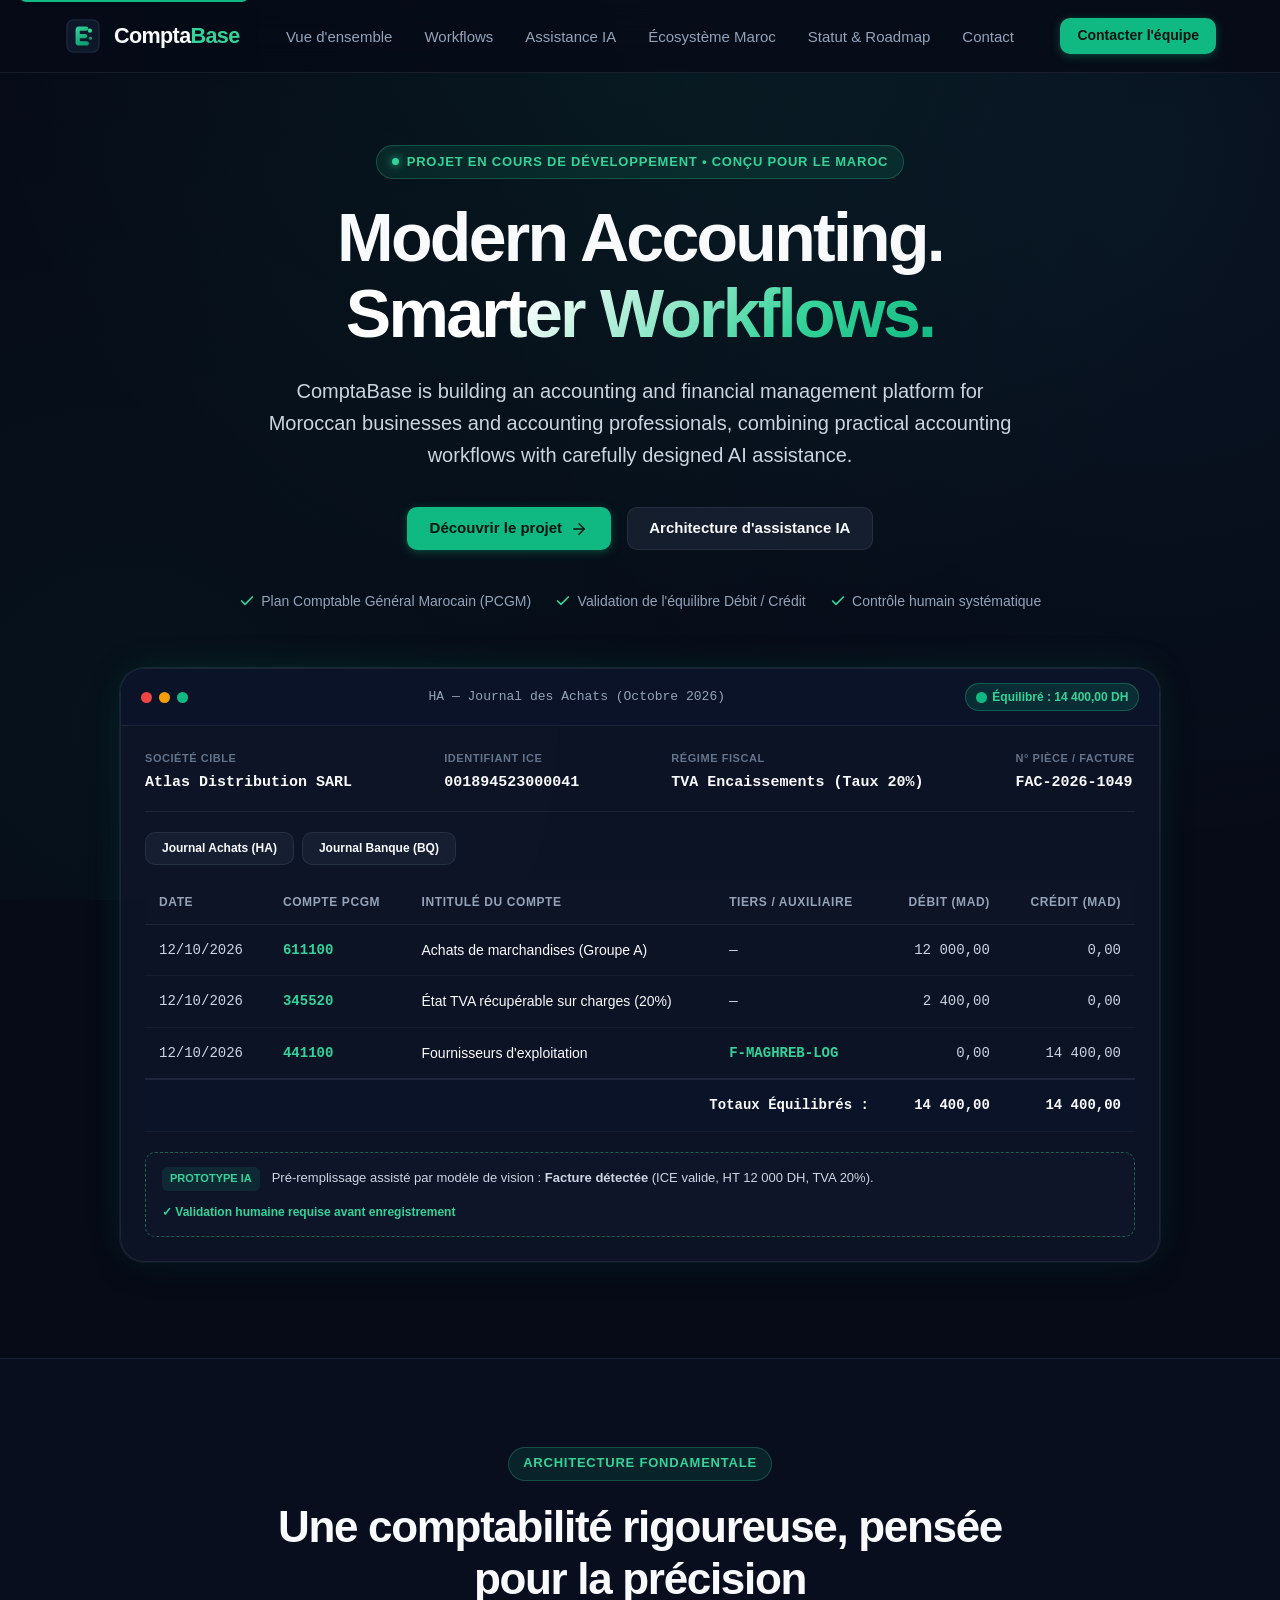
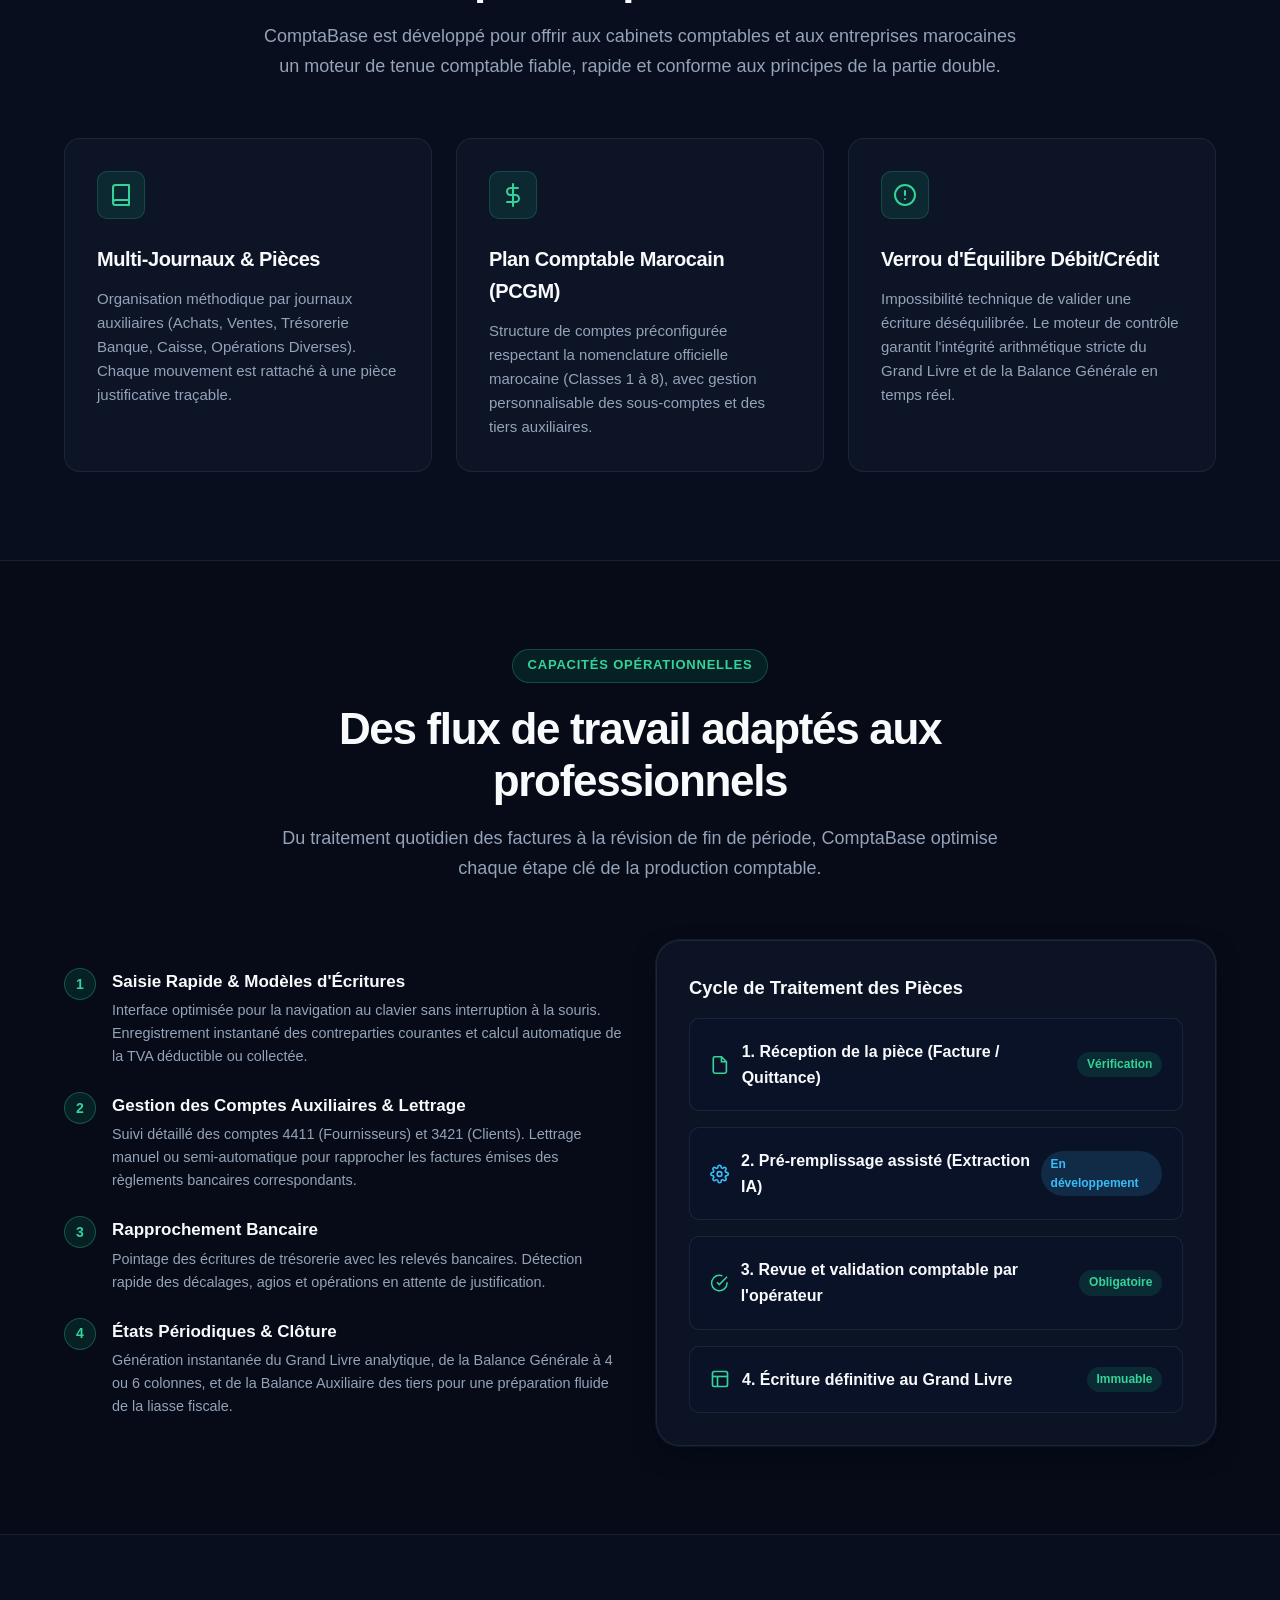
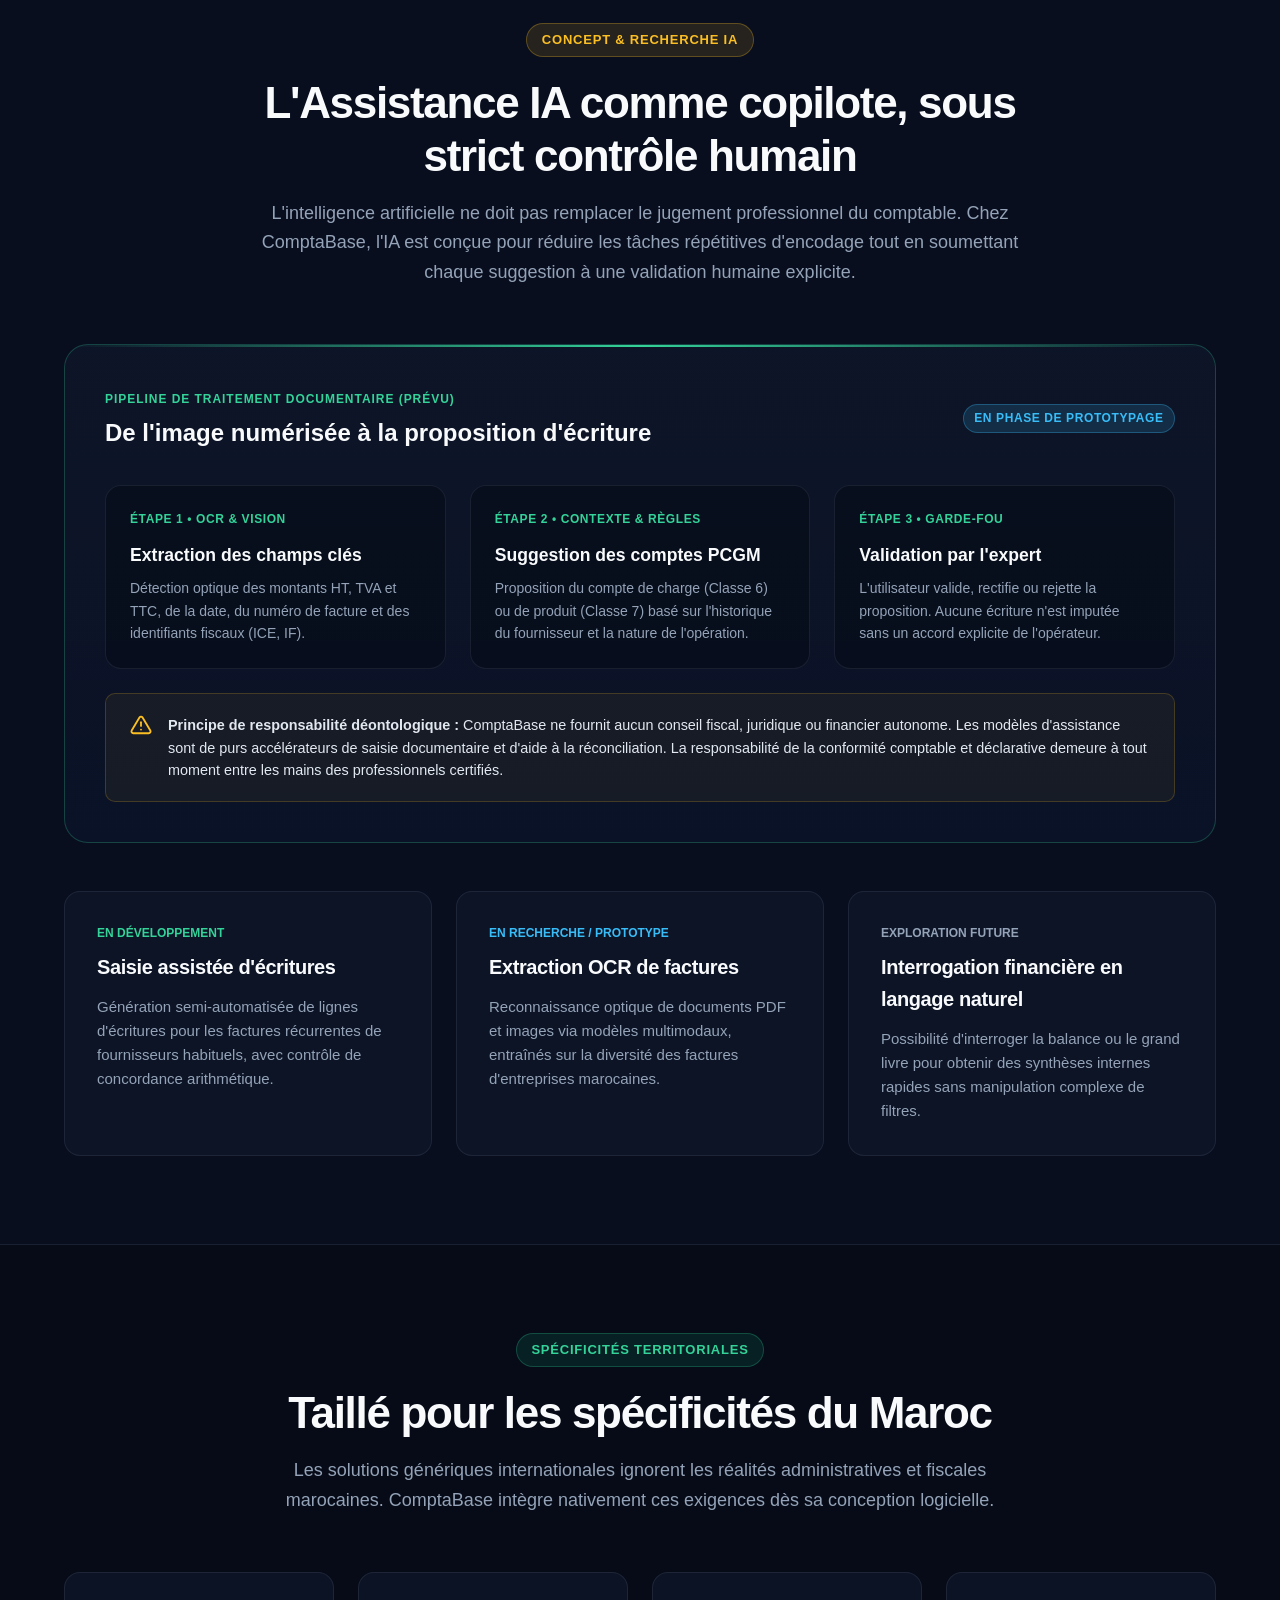
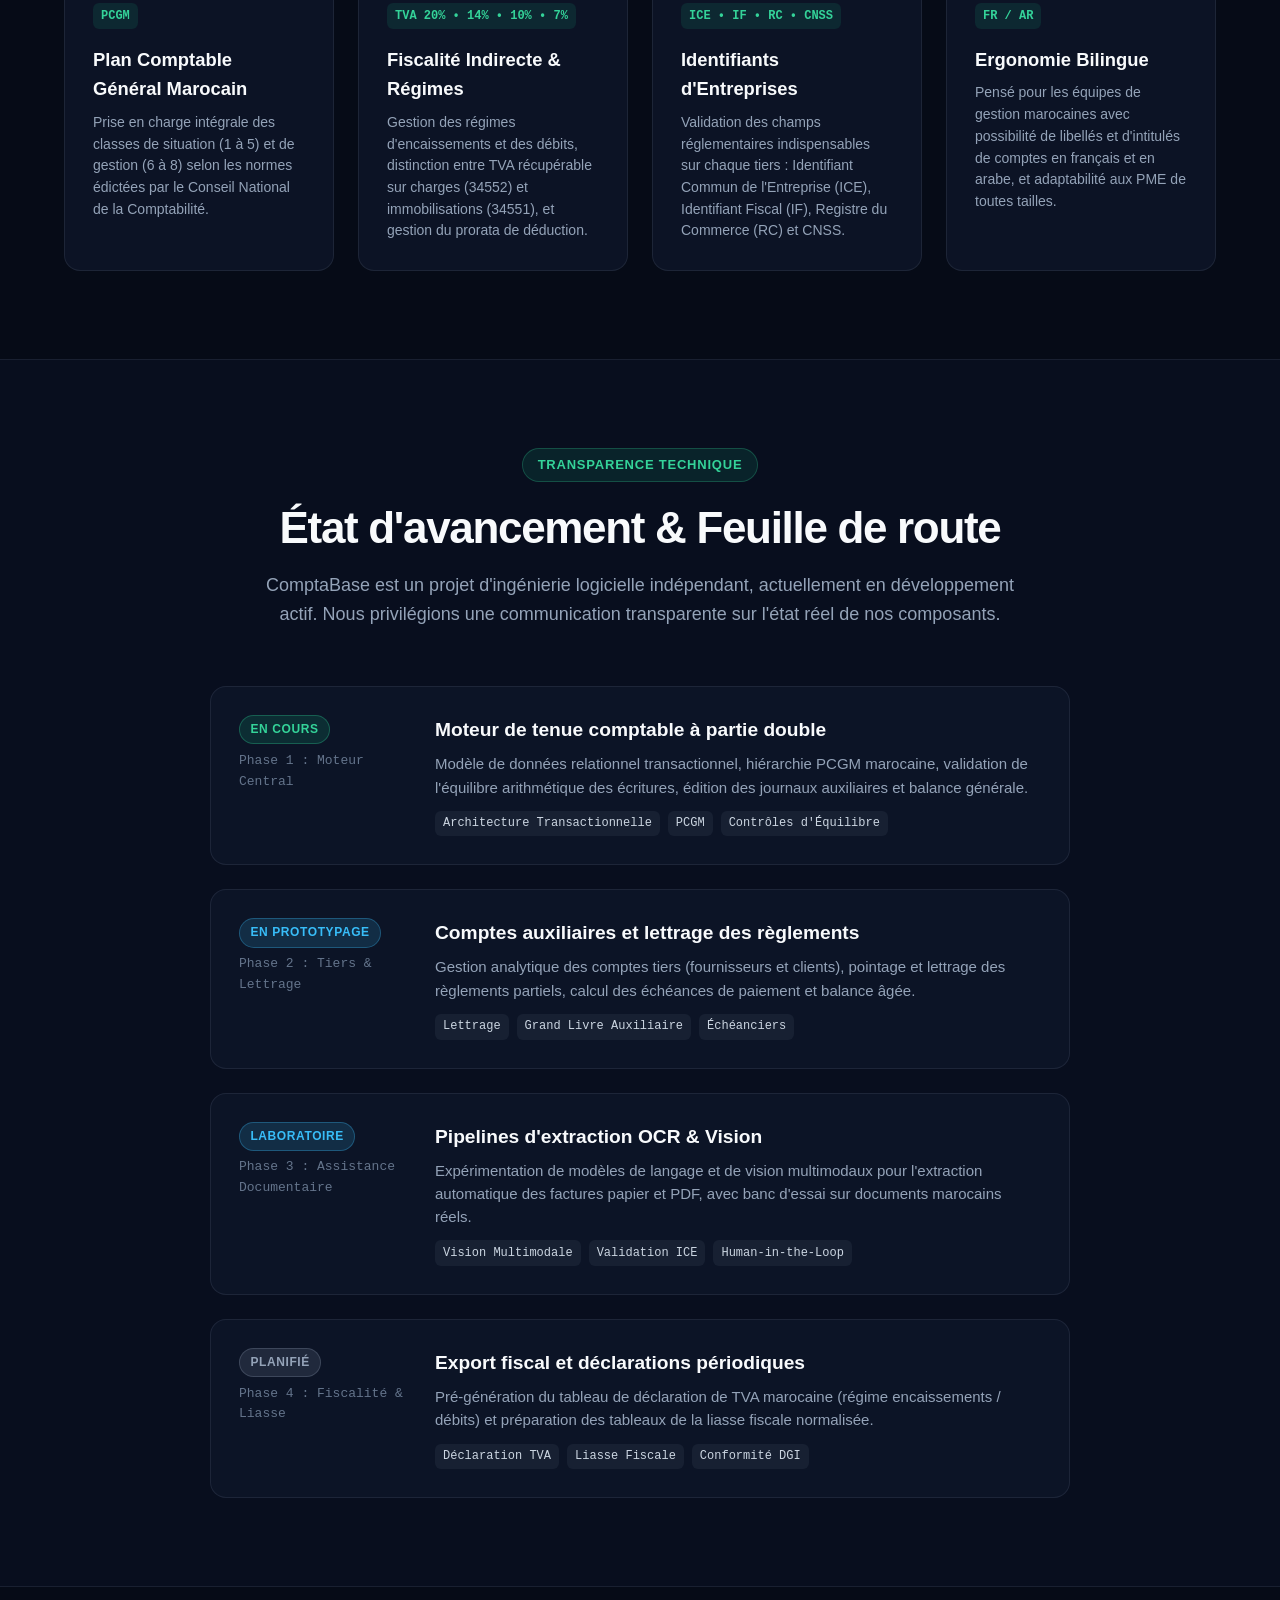
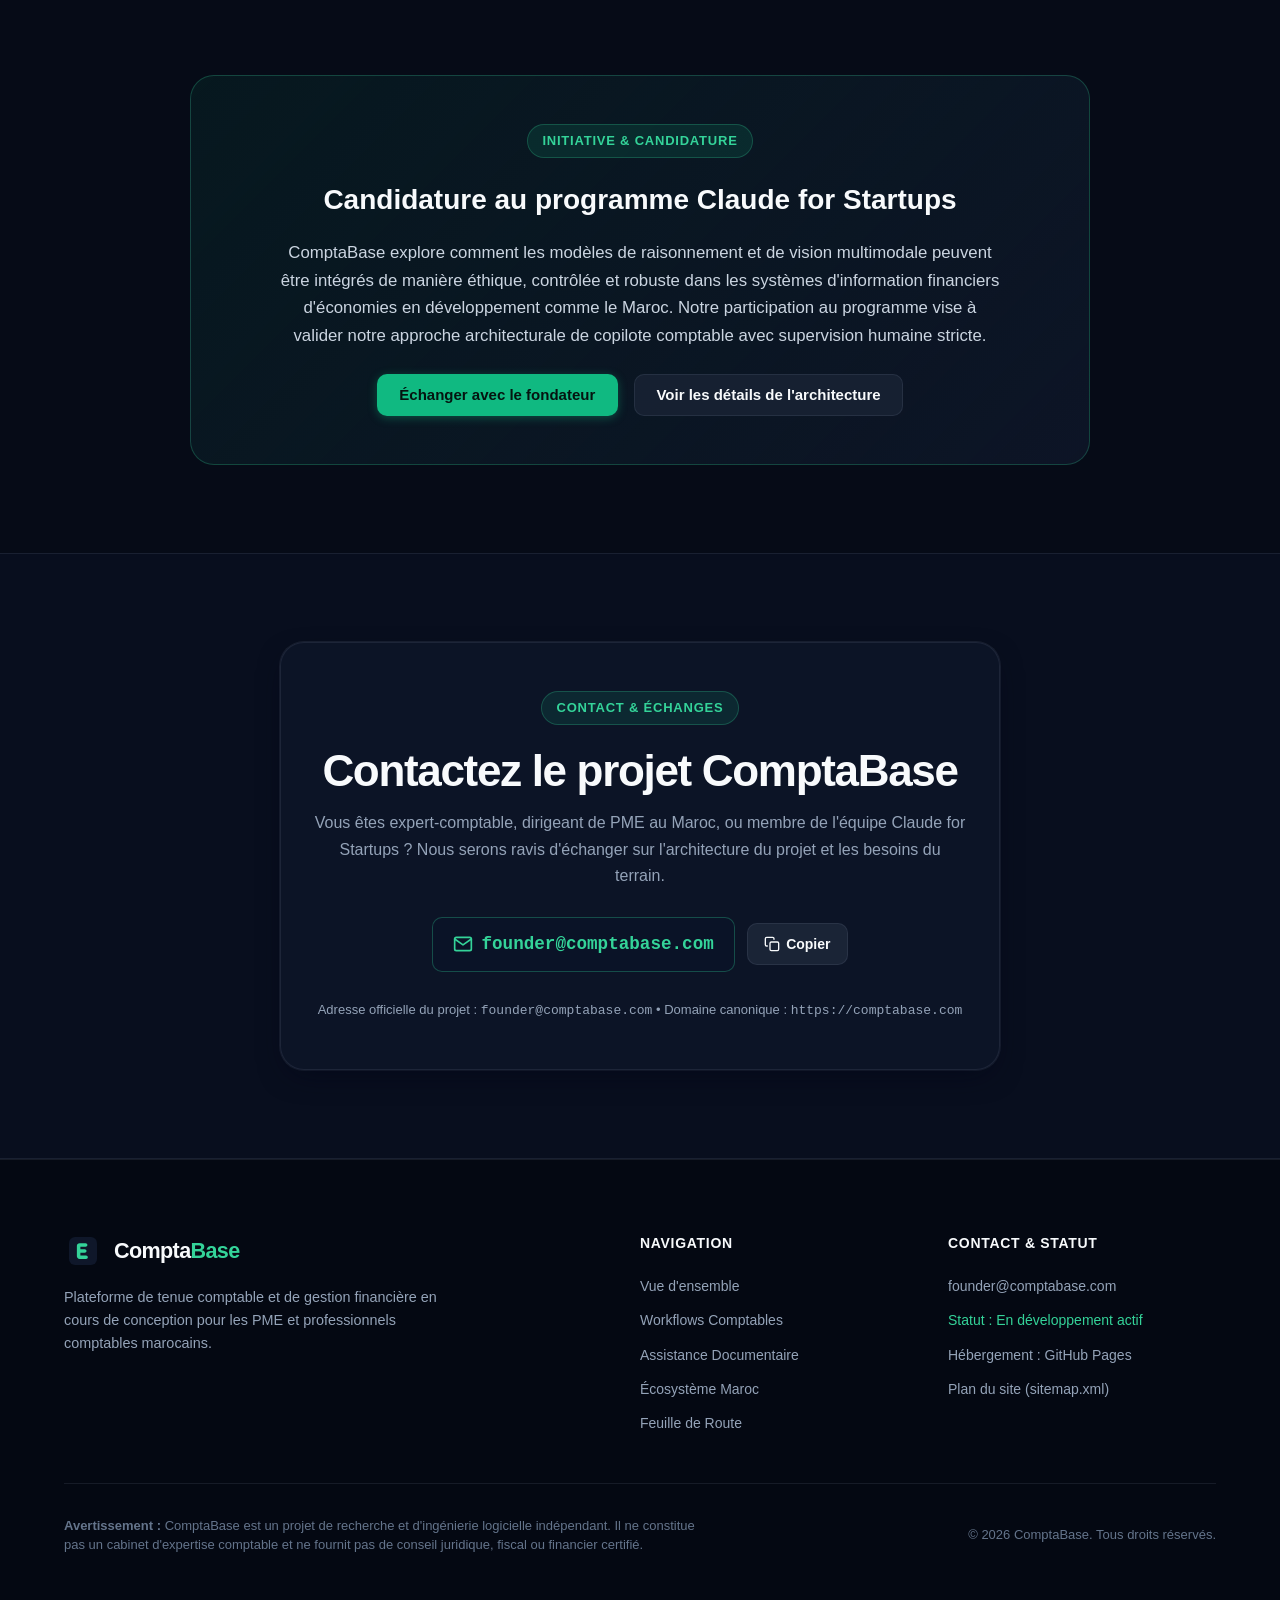
==== index.html @ 8c54d291 "Initial release of official ComptaBase landing page and custom domain configuration" ====
<!DOCTYPE html>
<html lang="fr" dir="ltr">
<head>
  <meta charset="UTF-8">
  <meta name="viewport" content="width=device-width, initial-scale=1.0">
  <meta http-equiv="X-UA-Compatible" content="IE=edge">

  <title>ComptaBase — Modern Accounting &amp; Financial Management for Morocco</title>
  <meta name="description" content="ComptaBase is building an accounting and financial management platform for Moroccan businesses and accounting professionals, combining practical accounting workflows with carefully designed AI assistance.">
  <meta name="author" content="ComptaBase Project">
  <meta name="theme-color" content="#060B17">
  <link rel="canonical" href="https://comptabase.com/">

  <!-- Open Graph / Social Sharing -->
  <meta property="og:type" content="website">
  <meta property="og:url" content="https://comptabase.com/">
  <meta property="og:title" content="ComptaBase — Modern Accounting. Smarter Workflows.">
  <meta property="og:description" content="An accounting and financial management platform in active development for Moroccan SMEs and accounting professionals, combining practical workflows with assisted AI document processing.">
  <meta property="og:site_name" content="ComptaBase">
  <meta property="og:image" content="https://comptabase.com/assets/og-image.svg">

  <!-- Twitter Meta -->
  <meta name="twitter:card" content="summary_large_image">
  <meta name="twitter:title" content="ComptaBase — Modern Accounting. Smarter Workflows.">
  <meta name="twitter:description" content="Accounting and financial management platform in active development for Moroccan businesses.">
  <meta name="twitter:image" content="https://comptabase.com/assets/og-image.svg">

  <!-- Favicon -->
  <link rel="icon" type="image/svg+xml" href="/assets/favicon.svg">

  <!-- Stylesheet -->
  <link rel="stylesheet" href="/assets/css/style.css">
</head>
<body>
  <!-- Accessibility Skip Link -->
  <a href="#main-content" class="skip-link">Aller au contenu principal</a>

  <!-- Header -->
  <header class="site-header">
    <div class="container header-container">
      <a href="/" class="brand" aria-label="ComptaBase Accueil">
        <div class="brand-icon">
          <svg width="34" height="34" viewBox="0 0 64 64" fill="none" aria-hidden="true">
            <rect width="64" height="64" rx="14" fill="#0F172A"/>
            <rect x="2" y="2" width="60" height="60" rx="12" stroke="#1E293B" stroke-width="2"/>
            <path d="M18 20C18 16.6863 20.6863 14 24 14H38C40.2091 14 42 15.7909 42 18C42 20.2091 40.2091 22 38 22H26V28H36C38.2091 28 40 29.7909 40 32C40 34.2091 38.2091 36 36 36H26V42H39C41.2091 42 43 43.7909 43 46C43 48.2091 41.2091 50 39 50H24C20.6863 50 18 47.3137 18 44V20Z" fill="url(#hdr-logo-grad)"/>
            <circle cx="45" cy="22" r="4" fill="#34D399"/>
            <circle cx="46" cy="36" r="3" fill="#10B981" fill-opacity="0.8"/>
            <defs>
              <linearGradient id="hdr-logo-grad" x1="18" y1="14" x2="44" y2="50" gradientUnits="userSpaceOnUse">
                <stop offset="0%" stop-color="#34D399"/>
                <stop offset="100%" stop-color="#059669"/>
              </linearGradient>
            </defs>
          </svg>
        </div>
        <span class="brand-text">Compta<span class="brand-text-accent">Base</span></span>
      </a>

      <nav aria-label="Navigation principale">
        <ul class="nav-menu">
          <li><a href="#overview" class="nav-link">Vue d'ensemble</a></li>
          <li><a href="#workflows" class="nav-link">Workflows</a></li>
          <li><a href="#ai-concept" class="nav-link">Assistance IA</a></li>
          <li><a href="#morocco" class="nav-link">Écosystème Maroc</a></li>
          <li><a href="#roadmap" class="nav-link">Statut &amp; Roadmap</a></li>
          <li><a href="#contact" class="nav-link">Contact</a></li>
        </ul>
      </nav>

      <div class="header-actions">
        <a href="#contact" class="btn btn-primary btn-sm">Contacter l'équipe</a>
        <button id="mobile-toggle" class="mobile-toggle" aria-label="Ouvrir le menu de navigation" aria-expanded="false">
          <span></span>
          <span></span>
          <span></span>
        </button>
      </div>
    </div>
  </header>

  <!-- Mobile Drawer Menu -->
  <div id="mobile-nav-panel" class="mobile-nav-panel">
    <a href="#overview" class="nav-link">Vue d'ensemble</a>
    <a href="#workflows" class="nav-link">Workflows</a>
    <a href="#ai-concept" class="nav-link">Assistance IA</a>
    <a href="#morocco" class="nav-link">Écosystème Maroc</a>
    <a href="#roadmap" class="nav-link">Statut &amp; Roadmap</a>
    <a href="#contact" class="nav-link">Contact</a>
    <a href="#contact" class="btn btn-primary" style="margin-top: 1rem;">Nous contacter</a>
  </div>

  <main id="main-content">
    <!-- ==========================================================================
         Hero Section
         ========================================================================== -->
    <section class="hero" id="hero">
      <div class="container">
        <div class="hero-content">
          <div class="badge">
            <span class="badge-dot"></span>
            Projet en cours de développement • Conçu pour le Maroc
          </div>

          <h1 class="hero-headline">
            Modern Accounting.<br>
            <span class="hero-headline-gradient">Smarter Workflows.</span>
          </h1>

          <p class="hero-description">
            ComptaBase is building an accounting and financial management platform for Moroccan businesses and accounting professionals, combining practical accounting workflows with carefully designed AI assistance.
          </p>

          <div class="hero-actions">
            <a href="#overview" class="btn btn-primary">
              Découvrir le projet
              <svg width="18" height="18" viewBox="0 0 24 24" fill="none" stroke="currentColor" stroke-width="2" stroke-linecap="round" stroke-linejoin="round" aria-hidden="true">
                <line x1="5" y1="12" x2="19" y2="12"></line>
                <polyline points="12 5 19 12 12 19"></polyline>
              </svg>
            </a>
            <a href="#ai-concept" class="btn btn-secondary">Architecture d'assistance IA</a>
          </div>

          <div class="hero-meta">
            <div class="hero-meta-item">
              <svg width="16" height="16" viewBox="0 0 24 24" fill="none" stroke="currentColor" stroke-width="2.5" stroke-linecap="round" stroke-linejoin="round" aria-hidden="true">
                <polyline points="20 6 9 17 4 12"></polyline>
              </svg>
              <span>Plan Comptable Général Marocain (PCGM)</span>
            </div>
            <div class="hero-meta-item">
              <svg width="16" height="16" viewBox="0 0 24 24" fill="none" stroke="currentColor" stroke-width="2.5" stroke-linecap="round" stroke-linejoin="round" aria-hidden="true">
                <polyline points="20 6 9 17 4 12"></polyline>
              </svg>
              <span>Validation de l'équilibre Débit / Crédit</span>
            </div>
            <div class="hero-meta-item">
              <svg width="16" height="16" viewBox="0 0 24 24" fill="none" stroke="currentColor" stroke-width="2.5" stroke-linecap="round" stroke-linejoin="round" aria-hidden="true">
                <polyline points="20 6 9 17 4 12"></polyline>
              </svg>
              <span>Contrôle humain systématique</span>
            </div>
          </div>
        </div>

        <!-- Interactive Hero Mockup Visual -->
        <div class="mockup-container" aria-label="Démonstration visuelle de l'interface ComptaBase">
          <div class="mockup-header">
            <div class="mockup-controls">
              <span class="mockup-dot red"></span>
              <span class="mockup-dot yellow"></span>
              <span class="mockup-dot green"></span>
            </div>
            <div class="mockup-title">
              <span id="journal-view-title">HA — Journal des Achats (Octobre 2026)</span>
            </div>
            <div class="mockup-status-badge" id="journal-view-status">
              <span class="mockup-dot green"></span>
              Équilibré : 14 400,00 DH
            </div>
          </div>

          <div class="mockup-body">
            <!-- Metadata Strip -->
            <div class="journal-header-info">
              <div class="journal-meta-item">
                <span class="journal-meta-label">Société cible</span>
                <span class="journal-meta-val">Atlas Distribution SARL</span>
              </div>
              <div class="journal-meta-item">
                <span class="journal-meta-label">Identifiant ICE</span>
                <span class="journal-meta-val">001894523000041</span>
              </div>
              <div class="journal-meta-item">
                <span class="journal-meta-label">Régime Fiscal</span>
                <span class="journal-meta-val">TVA Encaissements (Taux 20%)</span>
              </div>
              <div class="journal-meta-item">
                <span class="journal-meta-label">N° Pièce / Facture</span>
                <span class="journal-meta-val">FAC-2026-1049</span>
              </div>
            </div>

            <!-- Tab Switcher for Mockup -->
            <div style="display: flex; gap: 0.5rem; margin-bottom: 1rem;">
              <button id="tab-journal-ha" class="btn btn-secondary btn-sm" style="font-size: 0.75rem;">Journal Achats (HA)</button>
              <button id="tab-journal-bq" class="btn btn-secondary btn-sm" style="font-size: 0.75rem;">Journal Banque (BQ)</button>
            </div>

            <!-- Journal Table (Achats) -->
            <table class="journal-table" id="journal-rows-ha">
              <thead>
                <tr>
                  <th>Date</th>
                  <th>Compte PCGM</th>
                  <th>Intitulé du compte</th>
                  <th>Tiers / Auxiliaire</th>
                  <th class="col-right">Débit (MAD)</th>
                  <th class="col-right">Crédit (MAD)</th>
                </tr>
              </thead>
              <tbody>
                <tr>
                  <td>12/10/2026</td>
                  <td class="acc-code">611100</td>
                  <td class="acc-label">Achats de marchandises (Groupe A)</td>
                  <td>—</td>
                  <td class="col-right">12 000,00</td>
                  <td class="col-right">0,00</td>
                </tr>
                <tr>
                  <td>12/10/2026</td>
                  <td class="acc-code">345520</td>
                  <td class="acc-label">État TVA récupérable sur charges (20%)</td>
                  <td>—</td>
                  <td class="col-right">2 400,00</td>
                  <td class="col-right">0,00</td>
                </tr>
                <tr>
                  <td>12/10/2026</td>
                  <td class="acc-code">441100</td>
                  <td class="acc-label">Fournisseurs d'exploitation</td>
                  <td class="acc-code">F-MAGHREB-LOG</td>
                  <td class="col-right">0,00</td>
                  <td class="col-right">14 400,00</td>
                </tr>
                <tr class="total-row">
                  <td colspan="4" style="text-align: right; font-weight: 700;">Totaux Équilibrés :</td>
                  <td class="col-right">14 400,00</td>
                  <td class="col-right">14 400,00</td>
                </tr>
              </tbody>
            </table>

            <!-- Journal Table (Banque - hidden by default) -->
            <table class="journal-table" id="journal-rows-bq" style="display: none;">
              <thead>
                <tr>
                  <th>Date</th>
                  <th>Compte PCGM</th>
                  <th>Intitulé du compte</th>
                  <th>Rapprochement</th>
                  <th class="col-right">Débit (MAD)</th>
                  <th class="col-right">Crédit (MAD)</th>
                </tr>
              </thead>
              <tbody>
                <tr>
                  <td>12/10/2026</td>
                  <td class="acc-code">441100</td>
                  <td class="acc-label">Fournisseurs (Règlement F-MAGHREB-LOG)</td>
                  <td>Lettrage : [L042]</td>
                  <td class="col-right">14 400,00</td>
                  <td class="col-right">0,00</td>
                </tr>
                <tr>
                  <td>12/10/2026</td>
                  <td class="acc-code">514100</td>
                  <td class="acc-label">Banques (Attijariwafa Bank - Chèque 98124)</td>
                  <td>Relevé : Pointé</td>
                  <td class="col-right">0,00</td>
                  <td class="col-right">14 400,00</td>
                </tr>
                <tr class="total-row">
                  <td colspan="4" style="text-align: right; font-weight: 700;">Totaux Équilibrés :</td>
                  <td class="col-right">14 400,00</td>
                  <td class="col-right">14 400,00</td>
                </tr>
              </tbody>
            </table>

            <!-- AI Guardrail Concept Banner -->
            <div class="assist-banner">
              <div class="assist-banner-info">
                <span class="assist-chip">Prototype IA</span>
                <span style="color: var(--color-text-secondary);">
                  Pré-remplissage assisté par modèle de vision : <strong>Facture détectée</strong> (ICE valide, HT 12 000 DH, TVA 20%).
                </span>
              </div>
              <span style="font-size: 0.75rem; color: var(--color-brand-light); font-weight: 600;">
                ✓ Validation humaine requise avant enregistrement
              </span>
            </div>
          </div>
        </div>
      </div>
    </section>

    <!-- ==========================================================================
         Section 2: Product Overview
         ========================================================================== -->
    <section class="section section-alt" id="overview">
      <div class="container">
        <div class="section-header">
          <div class="badge">Architecture Fondamentale</div>
          <h2 class="section-title">Une comptabilité rigoureuse, pensée pour la précision</h2>
          <p class="section-subtitle">
            ComptaBase est développé pour offrir aux cabinets comptables et aux entreprises marocaines un moteur de tenue comptable fiable, rapide et conforme aux principes de la partie double.
          </p>
        </div>

        <div class="grid-3">
          <div class="card">
            <div class="card-icon">
              <svg width="24" height="24" viewBox="0 0 24 24" fill="none" stroke="currentColor" stroke-width="2" stroke-linecap="round" stroke-linejoin="round" aria-hidden="true">
                <path d="M4 19.5A2.5 2.5 0 0 1 6.5 17H20"></path>
                <path d="M6.5 2H20v20H6.5A2.5 2.5 0 0 1 4 19.5v-15A2.5 2.5 0 0 1 6.5 2z"></path>
              </svg>
            </div>
            <h3 class="card-title">Multi-Journaux &amp; Pièces</h3>
            <p class="card-text">
              Organisation méthodique par journaux auxiliaires (Achats, Ventes, Trésorerie Banque, Caisse, Opérations Diverses). Chaque mouvement est rattaché à une pièce justificative traçable.
            </p>
          </div>

          <div class="card">
            <div class="card-icon">
              <svg width="24" height="24" viewBox="0 0 24 24" fill="none" stroke="currentColor" stroke-width="2" stroke-linecap="round" stroke-linejoin="round" aria-hidden="true">
                <line x1="12" y1="1" x2="12" y2="23"></line>
                <path d="M17 5H9.5a3.5 3.5 0 0 0 0 7h5a3.5 3.5 0 0 1 0 7H6"></path>
              </svg>
            </div>
            <h3 class="card-title">Plan Comptable Marocain (PCGM)</h3>
            <p class="card-text">
              Structure de comptes préconfigurée respectant la nomenclature officielle marocaine (Classes 1 à 8), avec gestion personnalisable des sous-comptes et des tiers auxiliaires.
            </p>
          </div>

          <div class="card">
            <div class="card-icon">
              <svg width="24" height="24" viewBox="0 0 24 24" fill="none" stroke="currentColor" stroke-width="2" stroke-linecap="round" stroke-linejoin="round" aria-hidden="true">
                <circle cx="12" cy="12" r="10"></circle>
                <line x1="12" y1="8" x2="12" y2="12"></line>
                <line x1="12" y1="16" x2="12.01" y2="16"></line>
              </svg>
            </div>
            <h3 class="card-title">Verrou d'Équilibre Débit/Crédit</h3>
            <p class="card-text">
              Impossibilité technique de valider une écriture déséquilibrée. Le moteur de contrôle garantit l'intégrité arithmétique stricte du Grand Livre et de la Balance Générale en temps réel.
            </p>
          </div>
        </div>
      </div>
    </section>

    <!-- ==========================================================================
         Section 3: Accounting Workflows
         ========================================================================== -->
    <section class="section" id="workflows">
      <div class="container">
        <div class="section-header">
          <div class="badge">Capacités Opérationnelles</div>
          <h2 class="section-title">Des flux de travail adaptés aux professionnels</h2>
          <p class="section-subtitle">
            Du traitement quotidien des factures à la révision de fin de période, ComptaBase optimise chaque étape clé de la production comptable.
          </p>
        </div>

        <div class="workflow-grid">
          <ul class="feature-list">
            <li class="feature-item">
              <div class="feature-number">1</div>
              <div>
                <h3 class="feature-heading">Saisie Rapide &amp; Modèles d'Écritures</h3>
                <p class="feature-desc">
                  Interface optimisée pour la navigation au clavier sans interruption à la souris. Enregistrement instantané des contreparties courantes et calcul automatique de la TVA déductible ou collectée.
                </p>
              </div>
            </li>

            <li class="feature-item">
              <div class="feature-number">2</div>
              <div>
                <h3 class="feature-heading">Gestion des Comptes Auxiliaires &amp; Lettrage</h3>
                <p class="feature-desc">
                  Suivi détaillé des comptes 4411 (Fournisseurs) et 3421 (Clients). Lettrage manuel ou semi-automatique pour rapprocher les factures émises des règlements bancaires correspondants.
                </p>
              </div>
            </li>

            <li class="feature-item">
              <div class="feature-number">3</div>
              <div>
                <h3 class="feature-heading">Rapprochement Bancaire</h3>
                <p class="feature-desc">
                  Pointage des écritures de trésorerie avec les relevés bancaires. Détection rapide des décalages, agios et opérations en attente de justification.
                </p>
              </div>
            </li>

            <li class="feature-item">
              <div class="feature-number">4</div>
              <div>
                <h3 class="feature-heading">États Périodiques &amp; Clôture</h3>
                <p class="feature-desc">
                  Génération instantanée du Grand Livre analytique, de la Balance Générale à 4 ou 6 colonnes, et de la Balance Auxiliaire des tiers pour une préparation fluide de la liasse fiscale.
                </p>
              </div>
            </li>
          </ul>

          <div class="workflow-card-visual">
            <h3 style="font-size: 1.15rem; color: var(--color-text-primary); margin-bottom: 1rem; font-weight: 700;">
              Cycle de Traitement des Pièces
            </h3>
            
            <div class="workflow-step-box">
              <div class="step-box-left">
                <svg width="20" height="20" viewBox="0 0 24 24" fill="none" stroke="currentColor" stroke-width="2" color="#34D399" aria-hidden="true">
                  <path d="M14 2H6a2 2 0 0 0-2 2v16a2 2 0 0 0 2 2h12a2 2 0 0 0 2-2V8z"></path>
                  <polyline points="14 2 14 8 20 8"></polyline>
                </svg>
                <span style="font-weight: 600; color: var(--color-text-primary);">1. Réception de la pièce (Facture / Quittance)</span>
              </div>
              <span class="step-status-tag step-ready">Vérification</span>
            </div>

            <div class="workflow-step-box">
              <div class="step-box-left">
                <svg width="20" height="20" viewBox="0 0 24 24" fill="none" stroke="currentColor" stroke-width="2" color="#38BDF8" aria-hidden="true">
                  <circle cx="12" cy="12" r="3"></circle>
                  <path d="M19.4 15a1.65 1.65 0 0 0 .33 1.82l.06.06a2 2 0 0 1 0 2.83 2 2 0 0 1-2.83 0l-.06-.06a1.65 1.65 0 0 0-1.82-.33 1.65 1.65 0 0 0-1 1.51V21a2 2 0 0 1-2 2 2 2 0 0 1-2-2v-.09A1.65 1.65 0 0 0 9 19.4a1.65 1.65 0 0 0-1.82.33l-.06.06a2 2 0 0 1-2.83 0 2 2 0 0 1 0-2.83l.06-.06a1.65 1.65 0 0 0 .33-1.82 1.65 1.65 0 0 0-1.51-1H3a2 2 0 0 1-2-2 2 2 0 0 1 2-2h.09A1.65 1.65 0 0 0 4.6 9a1.65 1.65 0 0 0-.33-1.82l-.06-.06a2 2 0 0 1 0-2.83 2 2 0 0 1 2.83 0l.06.06a1.65 1.65 0 0 0 1.82.33H9a1.65 1.65 0 0 0 1-1.51V3a2 2 0 0 1 2-2 2 2 0 0 1 2 2v.09a1.65 1.65 0 0 0 1 1.51 1.65 1.65 0 0 0 1.82-.33l.06-.06a2 2 0 0 1 2.83 0 2 2 0 0 1 0 2.83l-.06.06a1.65 1.65 0 0 0-.33 1.82V9a1.65 1.65 0 0 0 1.51 1H21a2 2 0 0 1 2 2 2 2 0 0 1-2 2h-.09a1.65 1.65 0 0 0-1.51 1z"></path>
                </svg>
                <span style="font-weight: 600; color: var(--color-text-primary);">2. Pré-remplissage assisté (Extraction IA)</span>
              </div>
              <span class="step-status-tag step-planned">En développement</span>
            </div>

            <div class="workflow-step-box">
              <div class="step-box-left">
                <svg width="20" height="20" viewBox="0 0 24 24" fill="none" stroke="currentColor" stroke-width="2" color="#34D399" aria-hidden="true">
                  <path d="M22 11.08V12a10 10 0 1 1-5.93-9.14"></path>
                  <polyline points="22 4 12 14.01 9 11.01"></polyline>
                </svg>
                <span style="font-weight: 600; color: var(--color-text-primary);">3. Revue et validation comptable par l'opérateur</span>
              </div>
              <span class="step-status-tag step-ready">Obligatoire</span>
            </div>

            <div class="workflow-step-box" style="margin-bottom: 0;">
              <div class="step-box-left">
                <svg width="20" height="20" viewBox="0 0 24 24" fill="none" stroke="currentColor" stroke-width="2" color="#34D399" aria-hidden="true">
                  <rect x="3" y="3" width="18" height="18" rx="2" ry="2"></rect>
                  <line x1="3" y1="9" x2="21" y2="9"></line>
                  <line x1="9" y1="21" x2="9" y2="9"></line>
                </svg>
                <span style="font-weight: 600; color: var(--color-text-primary);">4. Écriture définitive au Grand Livre</span>
              </div>
              <span class="step-status-tag step-ready">Immuable</span>
            </div>
          </div>
        </div>
      </div>
    </section>

    <!-- ==========================================================================
         Section 4: AI Assistance Concept (Human-in-the-Loop)
         ========================================================================== -->
    <section class="section section-alt" id="ai-concept">
      <div class="container">
        <div class="section-header">
          <div class="badge badge-amber">Concept &amp; Recherche IA</div>
          <h2 class="section-title">L'Assistance IA comme copilote, sous strict contrôle humain</h2>
          <p class="section-subtitle">
            L'intelligence artificielle ne doit pas remplacer le jugement professionnel du comptable. Chez ComptaBase, l'IA est conçue pour réduire les tâches répétitives d'encodage tout en soumettant chaque suggestion à une validation humaine explicite.
          </p>
        </div>

        <div class="ai-architecture-box">
          <div style="display: flex; align-items: center; justify-content: space-between; flex-wrap: wrap; gap: 1rem;">
            <div>
              <span style="font-size: 0.75rem; text-transform: uppercase; letter-spacing: 0.08em; color: var(--color-brand-light); font-weight: 700;">
                Pipeline de Traitement Documentaire (Prévu)
              </span>
              <h3 style="font-size: 1.5rem; color: var(--color-text-primary); font-weight: 700; margin-top: 0.25rem;">
                De l'image numérisée à la proposition d'écriture
              </h3>
            </div>
            <span class="status-badge status-prototyping">En phase de prototypage</span>
          </div>

          <div class="ai-flow">
            <div class="ai-flow-step">
              <div class="ai-flow-badge">Étape 1 • OCR &amp; Vision</div>
              <h4 class="ai-flow-title">Extraction des champs clés</h4>
              <p class="ai-flow-desc">
                Détection optique des montants HT, TVA et TTC, de la date, du numéro de facture et des identifiants fiscaux (ICE, IF).
              </p>
            </div>

            <div class="ai-flow-step">
              <div class="ai-flow-badge">Étape 2 • Contexte &amp; Règles</div>
              <h4 class="ai-flow-title">Suggestion des comptes PCGM</h4>
              <p class="ai-flow-desc">
                Proposition du compte de charge (Classe 6) ou de produit (Classe 7) basé sur l'historique du fournisseur et la nature de l'opération.
              </p>
            </div>

            <div class="ai-flow-step">
              <div class="ai-flow-badge">Étape 3 • Garde-Fou</div>
              <h4 class="ai-flow-title">Validation par l'expert</h4>
              <p class="ai-flow-desc">
                L'utilisateur valide, rectifie ou rejette la proposition. Aucune écriture n'est imputée sans un accord explicite de l'opérateur.
              </p>
            </div>
          </div>

          <!-- Strict Guardrail Warning -->
          <div class="guardrail-card">
            <svg width="22" height="22" viewBox="0 0 24 24" fill="none" stroke="currentColor" stroke-width="2" stroke-linecap="round" stroke-linejoin="round" aria-hidden="true">
              <path d="M10.29 3.86L1.82 18a2 2 0 0 0 1.71 3h16.94a2 2 0 0 0 1.71-3L13.71 3.86a2 2 0 0 0-3.42 0z"></path>
              <line x1="12" y1="9" x2="12" y2="13"></line>
              <line x1="12" y1="17" x2="12.01" y2="17"></line>
            </svg>
            <div class="guardrail-text">
              <strong>Principe de responsabilité déontologique :</strong> ComptaBase ne fournit aucun conseil fiscal, juridique ou financier autonome. Les modèles d'assistance sont de purs accélérateurs de saisie documentaire et d'aide à la réconciliation. La responsabilité de la conformité comptable et déclarative demeure à tout moment entre les mains des professionnels certifiés.
            </div>
          </div>
        </div>

        <!-- Clarification Grid: Planned vs Existing -->
        <div class="grid-3">
          <div class="card">
            <div style="font-size: 0.75rem; font-weight: 700; color: var(--color-brand-light); text-transform: uppercase; margin-bottom: 0.5rem;">
              En développement
            </div>
            <h3 class="card-title">Saisie assistée d'écritures</h3>
            <p class="card-text">
              Génération semi-automatisée de lignes d'écritures pour les factures récurrentes de fournisseurs habituels, avec contrôle de concordance arithmétique.
            </p>
          </div>

          <div class="card">
            <div style="font-size: 0.75rem; font-weight: 700; color: var(--color-accent-blue); text-transform: uppercase; margin-bottom: 0.5rem;">
              En recherche / Prototype
            </div>
            <h3 class="card-title">Extraction OCR de factures</h3>
            <p class="card-text">
              Reconnaissance optique de documents PDF et images via modèles multimodaux, entraînés sur la diversité des factures d'entreprises marocaines.
            </p>
          </div>

          <div class="card">
            <div style="font-size: 0.75rem; font-weight: 700; color: var(--color-text-muted); text-transform: uppercase; margin-bottom: 0.5rem;">
              Exploration future
            </div>
            <h3 class="card-title">Interrogation financière en langage naturel</h3>
            <p class="card-text">
              Possibilité d'interroger la balance ou le grand livre pour obtenir des synthèses internes rapides sans manipulation complexe de filtres.
            </p>
          </div>
        </div>
      </div>
    </section>

    <!-- ==========================================================================
         Section 5: Moroccan Ecosystem
         ========================================================================== -->
    <section class="section" id="morocco">
      <div class="container">
        <div class="section-header">
          <div class="badge">Spécificités Territoriales</div>
          <h2 class="section-title">Taillé pour les spécificités du Maroc</h2>
          <p class="section-subtitle">
            Les solutions génériques internationales ignorent les réalités administratives et fiscales marocaines. ComptaBase intègre nativement ces exigences dès sa conception logicielle.
          </p>
        </div>

        <div class="morocco-grid">
          <div class="morocco-card">
            <span class="morocco-tag">PCGM</span>
            <h3>Plan Comptable Général Marocain</h3>
            <p>
              Prise en charge intégrale des classes de situation (1 à 5) et de gestion (6 à 8) selon les normes édictées par le Conseil National de la Comptabilité.
            </p>
          </div>

          <div class="morocco-card">
            <span class="morocco-tag">TVA 20% • 14% • 10% • 7%</span>
            <h3>Fiscalité Indirecte &amp; Régimes</h3>
            <p>
              Gestion des régimes d'encaissements et des débits, distinction entre TVA récupérable sur charges (34552) et immobilisations (34551), et gestion du prorata de déduction.
            </p>
          </div>

          <div class="morocco-card">
            <span class="morocco-tag">ICE • IF • RC • CNSS</span>
            <h3>Identifiants d'Entreprises</h3>
            <p>
              Validation des champs réglementaires indispensables sur chaque tiers : Identifiant Commun de l'Entreprise (ICE), Identifiant Fiscal (IF), Registre du Commerce (RC) et CNSS.
            </p>
          </div>

          <div class="morocco-card">
            <span class="morocco-tag">FR / AR</span>
            <h3>Ergonomie Bilingue</h3>
            <p>
              Pensé pour les équipes de gestion marocaines avec possibilité de libellés et d'intitulés de comptes en français et en arabe, et adaptabilité aux PME de toutes tailles.
            </p>
          </div>
        </div>
      </div>
    </section>

    <!-- ==========================================================================
         Section 6: Development Status & Roadmap
         ========================================================================== -->
    <section class="section section-alt" id="roadmap">
      <div class="container">
        <div class="section-header">
          <div class="badge">Transparence Technique</div>
          <h2 class="section-title">État d'avancement &amp; Feuille de route</h2>
          <p class="section-subtitle">
            ComptaBase est un projet d'ingénierie logicielle indépendant, actuellement en développement actif. Nous privilégions une communication transparente sur l'état réel de nos composants.
          </p>
        </div>

        <div class="roadmap-timeline">
          <div class="roadmap-item">
            <div class="roadmap-status-col">
              <span class="status-badge status-active">En cours</span>
              <span class="roadmap-milestone-title">Phase 1 : Moteur Central</span>
            </div>
            <div class="roadmap-content">
              <h3>Moteur de tenue comptable à partie double</h3>
              <p>
                Modèle de données relationnel transactionnel, hiérarchie PCGM marocaine, validation de l'équilibre arithmétique des écritures, édition des journaux auxiliaires et balance générale.
              </p>
              <div class="roadmap-tags">
                <span class="tech-tag">Architecture Transactionnelle</span>
                <span class="tech-tag">PCGM</span>
                <span class="tech-tag">Contrôles d'Équilibre</span>
              </div>
            </div>
          </div>

          <div class="roadmap-item">
            <div class="roadmap-status-col">
              <span class="status-badge status-prototyping">En prototypage</span>
              <span class="roadmap-milestone-title">Phase 2 : Tiers &amp; Lettrage</span>
            </div>
            <div class="roadmap-content">
              <h3>Comptes auxiliaires et lettrage des règlements</h3>
              <p>
                Gestion analytique des comptes tiers (fournisseurs et clients), pointage et lettrage des règlements partiels, calcul des échéances de paiement et balance âgée.
              </p>
              <div class="roadmap-tags">
                <span class="tech-tag">Lettrage</span>
                <span class="tech-tag">Grand Livre Auxiliaire</span>
                <span class="tech-tag">Échéanciers</span>
              </div>
            </div>
          </div>

          <div class="roadmap-item">
            <div class="roadmap-status-col">
              <span class="status-badge status-prototyping">Laboratoire</span>
              <span class="roadmap-milestone-title">Phase 3 : Assistance Documentaire</span>
            </div>
            <div class="roadmap-content">
              <h3>Pipelines d'extraction OCR &amp; Vision</h3>
              <p>
                Expérimentation de modèles de langage et de vision multimodaux pour l'extraction automatique des factures papier et PDF, avec banc d'essai sur documents marocains réels.
              </p>
              <div class="roadmap-tags">
                <span class="tech-tag">Vision Multimodale</span>
                <span class="tech-tag">Validation ICE</span>
                <span class="tech-tag">Human-in-the-Loop</span>
              </div>
            </div>
          </div>

          <div class="roadmap-item">
            <div class="roadmap-status-col">
              <span class="status-badge status-research">Planifié</span>
              <span class="roadmap-milestone-title">Phase 4 : Fiscalité &amp; Liasse</span>
            </div>
            <div class="roadmap-content">
              <h3>Export fiscal et déclarations périodiques</h3>
              <p>
                Pré-génération du tableau de déclaration de TVA marocaine (régime encaissements / débits) et préparation des tableaux de la liasse fiscale normalisée.
              </p>
              <div class="roadmap-tags">
                <span class="tech-tag">Déclaration TVA</span>
                <span class="tech-tag">Liasse Fiscale</span>
                <span class="tech-tag">Conformité DGI</span>
              </div>
            </div>
          </div>
        </div>
      </div>
    </section>

    <!-- ==========================================================================
         Section 7: Claude for Startups Context
         ========================================================================== -->
    <section class="section" id="claude-startups">
      <div class="container">
        <div class="startup-card">
          <div class="badge">Initiative &amp; Candidature</div>
          <h2 class="startup-card-title">Candidature au programme Claude for Startups</h2>
          <p class="startup-card-text">
            ComptaBase explore comment les modèles de raisonnement et de vision multimodale peuvent être intégrés de manière éthique, contrôlée et robuste dans les systèmes d'information financiers d'économies en développement comme le Maroc. Notre participation au programme vise à valider notre approche architecturale de copilote comptable avec supervision humaine stricte.
          </p>
          <div style="display: flex; justify-content: center; gap: 1rem; flex-wrap: wrap;">
            <a href="#contact" class="btn btn-primary">Échanger avec le fondateur</a>
            <a href="#ai-concept" class="btn btn-secondary">Voir les détails de l'architecture</a>
          </div>
        </div>
      </div>
    </section>

    <!-- ==========================================================================
         Section 8: Contact Section
         ========================================================================== -->
    <section class="section section-alt" id="contact">
      <div class="container">
        <div class="contact-box">
          <div class="badge">Contact &amp; Échanges</div>
          <h2 class="section-title" style="margin-bottom: 0.75rem;">Contactez le projet ComptaBase</h2>
          <p class="section-subtitle" style="font-size: 1rem; margin-bottom: 1.5rem;">
            Vous êtes expert-comptable, dirigeant de PME au Maroc, ou membre de l'équipe Claude for Startups ? Nous serons ravis d'échanger sur l'architecture du projet et les besoins du terrain.
          </p>

          <div class="contact-email-row">
            <a href="mailto:founder@comptabase.com" class="email-display" id="mailto-link">
              <svg width="20" height="20" viewBox="0 0 24 24" fill="none" stroke="currentColor" stroke-width="2" stroke-linecap="round" stroke-linejoin="round" aria-hidden="true">
                <path d="M4 4h16c1.1 0 2 .9 2 2v12c0 1.1-.9 2-2 2H4c-1.1 0-2-.9-2-2V6c0-1.1.9-2 2-2z"></path>
                <polyline points="22,6 12,13 2,6"></polyline>
              </svg>
              <span>founder@comptabase.com</span>
            </a>
            <button type="button" class="copy-btn" id="copy-email-btn" aria-label="Copier l'adresse email dans le presse-papier">
              <svg width="16" height="16" viewBox="0 0 24 24" fill="none" stroke="currentColor" stroke-width="2" stroke-linecap="round" stroke-linejoin="round" aria-hidden="true">
                <rect x="9" y="9" width="13" height="13" rx="2" ry="2"></rect>
                <path d="M5 15H4a2 2 0 0 1-2-2V4a2 2 0 0 1 2-2h9a2 2 0 0 1 2 2v1"></path>
              </svg>
              <span>Copier</span>
            </button>
          </div>

          <p class="contact-disclaimer">
            Adresse officielle du projet : <code>founder@comptabase.com</code> • Domaine canonique : <code>https://comptabase.com</code>
          </p>
        </div>
      </div>
    </section>
  </main>

  <!-- ==========================================================================
       Footer
       ========================================================================== -->
  <footer class="site-footer">
    <div class="container">
      <div class="footer-grid">
        <div>
          <a href="/" class="brand" aria-label="ComptaBase Accueil">
            <div class="brand-icon">
              <svg width="28" height="28" viewBox="0 0 64 64" fill="none" aria-hidden="true">
                <rect width="64" height="64" rx="14" fill="#0F172A"/>
                <path d="M18 20C18 16.6863 20.6863 14 24 14H38C40.2091 14 42 15.7909 42 18C42 20.2091 40.2091 22 38 22H26V28H36C38.2091 28 40 29.7909 40 32C40 34.2091 38.2091 36 36 36H26V42H39C41.2091 42 43 43.7909 43 46C43 48.2091 41.2091 50 39 50H24C20.6863 50 18 47.3137 18 44V20Z" fill="#34D399"/>
              </svg>
            </div>
            <span class="brand-text">Compta<span class="brand-text-accent">Base</span></span>
          </a>
          <p class="footer-col-desc">
            Plateforme de tenue comptable et de gestion financière en cours de conception pour les PME et professionnels comptables marocains.
          </p>
        </div>

        <div>
          <h4 class="footer-heading">Navigation</h4>
          <ul class="footer-links">
            <li><a href="#overview">Vue d'ensemble</a></li>
            <li><a href="#workflows">Workflows Comptables</a></li>
            <li><a href="#ai-concept">Assistance Documentaire</a></li>
            <li><a href="#morocco">Écosystème Maroc</a></li>
            <li><a href="#roadmap">Feuille de Route</a></li>
          </ul>
        </div>

        <div>
          <h4 class="footer-heading">Contact &amp; Statut</h4>
          <ul class="footer-links">
            <li><a href="mailto:founder@comptabase.com">founder@comptabase.com</a></li>
            <li><span style="color: var(--color-brand-light);">Statut : En développement actif</span></li>
            <li><span style="color: var(--color-text-muted);">Hébergement : GitHub Pages</span></li>
            <li><a href="https://comptabase.com/sitemap.xml">Plan du site (sitemap.xml)</a></li>
          </ul>
        </div>
      </div>

      <div class="footer-bottom">
        <div class="legal-notice">
          <strong>Avertissement :</strong> ComptaBase est un projet de recherche et d'ingénierie logicielle indépendant. Il ne constitue pas un cabinet d'expertise comptable et ne fournit pas de conseil juridique, fiscal ou financier certifié.
        </div>
        <div>
          &copy; 2026 ComptaBase. Tous droits réservés.
        </div>
      </div>
    </div>
  </footer>

  <!-- Scripts -->
  <script src="/assets/js/main.js"></script>
</body>
</html>
---- assets/css/style.css ----
/* ==========================================================================
   ComptaBase Design System — Modern Accounting & Financial Software
   Color Palette: Deep Navy (#060B17, #0B132B), Slate (#0F172A, #1E293B),
                  Emerald/Mint Accents (#10B981, #34D399, #059669)
   ========================================================================== */

:root {
  --color-bg-base: #060B17;
  --color-bg-surface: #0B1328;
  --color-bg-card: rgba(15, 23, 42, 0.78);
  --color-bg-card-hover: rgba(22, 33, 58, 0.88);
  --color-bg-elevated: #162038;
  --color-bg-subtle: #111B33;

  --color-border: rgba(148, 163, 184, 0.12);
  --color-border-glow: rgba(52, 211, 153, 0.3);
  --color-border-hover: rgba(52, 211, 153, 0.45);

  --color-text-primary: #F8FAFC;
  --color-text-secondary: #CBD5E1;
  --color-text-muted: #94A3B8;
  --color-text-faint: #64748B;

  --color-brand-primary: #10B981;
  --color-brand-hover: #059669;
  --color-brand-light: #34D399;
  --color-brand-mint: #6EE7B7;
  --color-brand-dim: rgba(16, 185, 129, 0.12);
  --color-brand-glow: rgba(16, 185, 129, 0.25);

  --color-accent-blue: #38BDF8;
  --color-accent-amber: #FBBF24;
  --color-accent-amber-dim: rgba(251, 191, 36, 0.12);

  --font-sans: -apple-system, BlinkMacSystemFont, "Segoe UI", Roboto, "Helvetica Neue", Arial, sans-serif;
  --font-mono: ui-monospace, SFMono-Regular, "SF Mono", Menlo, Consolas, "Liberation Mono", monospace;

  --radius-sm: 6px;
  --radius-md: 10px;
  --radius-lg: 16px;
  --radius-xl: 24px;
  --radius-full: 9999px;

  --shadow-sm: 0 2px 4px rgba(0, 0, 0, 0.3);
  --shadow-md: 0 8px 24px rgba(0, 0, 0, 0.4);
  --shadow-lg: 0 16px 36px rgba(0, 0, 0, 0.5);
  --shadow-card: 0 10px 30px -10px rgba(2, 6, 23, 0.7), 0 0 0 1px var(--color-border);
  --shadow-glow: 0 0 40px -10px var(--color-brand-glow);

  --container-max: 1200px;
  --transition-fast: 0.15s ease;
  --transition-base: 0.25s cubic-bezier(0.16, 1, 0.3, 1);
  --transition-smooth: 0.4s cubic-bezier(0.16, 1, 0.3, 1);
}

/* Base Reset & Typography */
*, *::before, *::after {
  box-sizing: border-box;
  margin: 0;
  padding: 0;
}

html {
  font-size: 16px;
  scroll-behavior: smooth;
  -webkit-text-size-adjust: 100%;
  color-scheme: dark;
}

body {
  font-family: var(--font-sans);
  background-color: var(--color-bg-base);
  color: var(--color-text-secondary);
  line-height: 1.6;
  text-rendering: optimizeLegibility;
  -webkit-font-smoothing: antialiased;
  -moz-osx-font-smoothing: grayscale;
  overflow-x: hidden;
  background-image: 
    radial-gradient(circle at 50% 0%, rgba(16, 185, 129, 0.08) 0%, transparent 60%),
    radial-gradient(circle at 90% 20%, rgba(56, 189, 248, 0.05) 0%, transparent 50%),
    radial-gradient(circle at 10% 80%, rgba(16, 185, 129, 0.04) 0%, transparent 50%);
  background-attachment: fixed;
}

/* Accessibility Skip Link */
.skip-link {
  position: absolute;
  top: -40px;
  left: 20px;
  background: var(--color-brand-primary);
  color: #060B17;
  padding: 8px 16px;
  font-weight: 700;
  border-radius: var(--radius-sm);
  z-index: 1000;
  transition: top var(--transition-fast);
  text-decoration: none;
}

.skip-link:focus {
  top: 16px;
}

:focus-visible {
  outline: 2px solid var(--color-brand-light);
  outline-offset: 3px;
}

/* Layout Utilities */
.container {
  width: 100%;
  max-width: var(--container-max);
  margin-left: auto;
  margin-right: auto;
  padding-left: 1.5rem;
  padding-right: 1.5rem;
}

.section {
  padding-top: 5.5rem;
  padding-bottom: 5.5rem;
  position: relative;
}

.section-alt {
  background: rgba(11, 19, 40, 0.4);
  border-top: 1px solid var(--color-border);
  border-bottom: 1px solid var(--color-border);
}

/* Section Headers */
.section-header {
  text-align: center;
  max-width: 760px;
  margin-left: auto;
  margin-right: auto;
  margin-bottom: 3.5rem;
}

.badge {
  display: inline-flex;
  align-items: center;
  gap: 0.5rem;
  padding: 0.35rem 0.9rem;
  font-size: 0.8125rem;
  font-weight: 600;
  text-transform: uppercase;
  letter-spacing: 0.06em;
  border-radius: var(--radius-full);
  background: var(--color-brand-dim);
  color: var(--color-brand-light);
  border: 1px solid rgba(52, 211, 153, 0.25);
  margin-bottom: 1.25rem;
}

.badge-amber {
  background: var(--color-accent-amber-dim);
  color: var(--color-accent-amber);
  border-color: rgba(251, 191, 36, 0.28);
}

.badge-dot {
  width: 7px;
  height: 7px;
  border-radius: 50%;
  background-color: var(--color-brand-light);
  box-shadow: 0 0 8px var(--color-brand-light);
  animation: pulse-dot 2.5s infinite;
}

@keyframes pulse-dot {
  0%, 100% { opacity: 1; transform: scale(1); }
  50% { opacity: 0.5; transform: scale(0.85); }
}

.section-title {
  font-size: 2.25rem;
  line-height: 1.2;
  font-weight: 700;
  color: var(--color-text-primary);
  letter-spacing: -0.03em;
  margin-bottom: 1rem;
}

@media (min-width: 768px) {
  .section-title {
    font-size: 2.75rem;
  }
}

.section-subtitle {
  font-size: 1.125rem;
  line-height: 1.65;
  color: var(--color-text-muted);
}

/* Header & Navigation */
.site-header {
  position: sticky;
  top: 0;
  z-index: 90;
  background: rgba(6, 11, 23, 0.85);
  backdrop-filter: blur(14px);
  -webkit-backdrop-filter: blur(14px);
  border-bottom: 1px solid var(--color-border);
  transition: all var(--transition-base);
}

.header-container {
  display: flex;
  align-items: center;
  justify-content: space-between;
  height: 4.5rem;
}

.brand {
  display: flex;
  align-items: center;
  gap: 0.75rem;
  text-decoration: none;
  color: var(--color-text-primary);
}

.brand-icon {
  width: 38px;
  height: 38px;
  border-radius: var(--radius-sm);
  display: flex;
  align-items: center;
  justify-content: center;
}

.brand-text {
  font-size: 1.35rem;
  font-weight: 700;
  letter-spacing: -0.03em;
  color: var(--color-text-primary);
}

.brand-text-accent {
  color: var(--color-brand-light);
}

.nav-menu {
  display: none;
  align-items: center;
  gap: 2rem;
  list-style: none;
}

@media (min-width: 900px) {
  .nav-menu {
    display: flex;
  }
}

.nav-link {
  color: var(--color-text-muted);
  text-decoration: none;
  font-size: 0.9375rem;
  font-weight: 500;
  transition: color var(--transition-fast);
  padding: 0.35rem 0;
  position: relative;
}

.nav-link:hover {
  color: var(--color-text-primary);
}

.nav-link::after {
  content: "";
  position: absolute;
  bottom: 0;
  left: 0;
  width: 0;
  height: 2px;
  background: var(--color-brand-light);
  transition: width var(--transition-base);
}

.nav-link:hover::after {
  width: 100%;
}

.header-actions {
  display: flex;
  align-items: center;
  gap: 1rem;
}

.mobile-toggle {
  display: flex;
  flex-direction: column;
  justify-content: center;
  gap: 5px;
  width: 40px;
  height: 40px;
  background: rgba(15, 23, 42, 0.6);
  border: 1px solid var(--color-border);
  border-radius: var(--radius-sm);
  cursor: pointer;
  padding: 9px;
  color: var(--color-text-primary);
}

@media (min-width: 900px) {
  .mobile-toggle {
    display: none;
  }
}

.mobile-toggle span {
  display: block;
  width: 100%;
  height: 2px;
  background-color: var(--color-text-primary);
  border-radius: 1px;
  transition: all var(--transition-base);
}

/* Mobile Nav Drawer */
.mobile-nav-panel {
  display: none;
  position: fixed;
  top: 4.5rem;
  left: 0;
  right: 0;
  background: rgba(6, 11, 23, 0.97);
  backdrop-filter: blur(16px);
  border-bottom: 1px solid var(--color-border);
  padding: 1.5rem;
  z-index: 89;
  flex-direction: column;
  gap: 1rem;
}

.mobile-nav-panel.is-open {
  display: flex;
}

.mobile-nav-panel .nav-link {
  font-size: 1.1rem;
  padding: 0.6rem 0;
}

/* Buttons */
.btn {
  display: inline-flex;
  align-items: center;
  justify-content: center;
  gap: 0.5rem;
  padding: 0.6875rem 1.35rem;
  font-size: 0.9375rem;
  font-weight: 600;
  border-radius: var(--radius-md);
  text-decoration: none;
  transition: all var(--transition-base);
  cursor: pointer;
  border: 1px solid transparent;
  line-height: 1.25;
}

.btn-primary {
  background: var(--color-brand-primary);
  color: #051410;
  box-shadow: 0 2px 10px rgba(16, 185, 129, 0.35);
}

.btn-primary:hover {
  background: var(--color-brand-light);
  transform: translateY(-1px);
  box-shadow: 0 4px 16px rgba(16, 185, 129, 0.45);
}

.btn-secondary {
  background: rgba(30, 41, 59, 0.6);
  color: var(--color-text-primary);
  border-color: var(--color-border);
}

.btn-secondary:hover {
  background: rgba(51, 65, 85, 0.8);
  border-color: rgba(148, 163, 184, 0.25);
  transform: translateY(-1px);
}

.btn-sm {
  padding: 0.5rem 1rem;
  font-size: 0.875rem;
}

/* ==========================================================================
   Hero Section
   ========================================================================== */
.hero {
  padding-top: 4.5rem;
  padding-bottom: 6rem;
  position: relative;
  overflow: hidden;
}

.hero-content {
  text-align: center;
  max-width: 860px;
  margin-left: auto;
  margin-right: auto;
  margin-bottom: 3.5rem;
}

.hero-headline {
  font-size: 2.75rem;
  line-height: 1.12;
  font-weight: 800;
  color: var(--color-text-primary);
  letter-spacing: -0.04em;
  margin-bottom: 1.5rem;
}

@media (min-width: 640px) {
  .hero-headline {
    font-size: 3.5rem;
  }
}

@media (min-width: 1024px) {
  .hero-headline {
    font-size: 4.25rem;
  }
}

.hero-headline-gradient {
  background: linear-gradient(135deg, #FFFFFF 30%, #34D399 75%, #10B981 100%);
  -webkit-background-clip: text;
  -webkit-text-fill-color: transparent;
}

.hero-description {
  font-size: 1.25rem;
  line-height: 1.6;
  color: var(--color-text-secondary);
  max-width: 780px;
  margin-left: auto;
  margin-right: auto;
  margin-bottom: 2.25rem;
}

.hero-actions {
  display: flex;
  align-items: center;
  justify-content: center;
  flex-wrap: wrap;
  gap: 1rem;
  margin-bottom: 2.5rem;
}

.hero-meta {
  display: flex;
  align-items: center;
  justify-content: center;
  flex-wrap: wrap;
  gap: 1.5rem;
  font-size: 0.875rem;
  color: var(--color-text-muted);
}

.hero-meta-item {
  display: flex;
  align-items: center;
  gap: 0.4rem;
}

.hero-meta-item svg {
  color: var(--color-brand-light);
}

/* Hero Interactive UI Mockup */
.mockup-container {
  max-width: 1040px;
  margin-left: auto;
  margin-right: auto;
  background: var(--color-bg-card);
  border: 1px solid var(--color-border);
  border-radius: var(--radius-xl);
  box-shadow: var(--shadow-card), var(--shadow-glow);
  overflow: hidden;
  backdrop-filter: blur(16px);
  position: relative;
}

.mockup-header {
  display: flex;
  align-items: center;
  justify-content: space-between;
  padding: 0.875rem 1.25rem;
  background: rgba(11, 19, 40, 0.9);
  border-bottom: 1px solid var(--color-border);
}

.mockup-controls {
  display: flex;
  align-items: center;
  gap: 0.45rem;
}

.mockup-dot {
  width: 11px;
  height: 11px;
  border-radius: 50%;
  background: #334155;
}
.mockup-dot.red { background: #EF4444; }
.mockup-dot.yellow { background: #F59E0B; }
.mockup-dot.green { background: #10B981; }

.mockup-title {
  font-size: 0.8125rem;
  font-family: var(--font-mono);
  color: var(--color-text-muted);
  display: flex;
  align-items: center;
  gap: 0.5rem;
}

.mockup-status-badge {
  display: inline-flex;
  align-items: center;
  gap: 0.35rem;
  font-size: 0.75rem;
  padding: 0.2rem 0.6rem;
  border-radius: var(--radius-full);
  background: rgba(16, 185, 129, 0.15);
  color: var(--color-brand-light);
  border: 1px solid rgba(52, 211, 153, 0.3);
  font-weight: 600;
}

.mockup-body {
  padding: 1.5rem;
}

@media (max-width: 640px) {
  .mockup-body {
    padding: 1rem;
    overflow-x: auto;
  }
}

.journal-header-info {
  display: flex;
  flex-wrap: wrap;
  gap: 1.25rem;
  align-items: center;
  justify-content: space-between;
  padding-bottom: 1rem;
  border-bottom: 1px solid var(--color-border);
  margin-bottom: 1.25rem;
}

.journal-meta-item {
  display: flex;
  flex-direction: column;
  gap: 0.2rem;
}

.journal-meta-label {
  font-size: 0.6875rem;
  text-transform: uppercase;
  letter-spacing: 0.05em;
  color: var(--color-text-faint);
  font-weight: 600;
}

.journal-meta-val {
  font-size: 0.9375rem;
  font-weight: 600;
  color: var(--color-text-primary);
  font-family: var(--font-mono);
}

.journal-table {
  width: 100%;
  border-collapse: collapse;
  font-size: 0.875rem;
  min-width: 600px;
}

.journal-table th {
  text-align: left;
  padding: 0.75rem 0.875rem;
  font-size: 0.75rem;
  font-weight: 600;
  color: var(--color-text-muted);
  text-transform: uppercase;
  letter-spacing: 0.05em;
  border-bottom: 1px solid var(--color-border);
  background: rgba(15, 23, 42, 0.4);
}

.journal-table td {
  padding: 0.875rem;
  border-bottom: 1px solid rgba(148, 163, 184, 0.06);
  font-family: var(--font-mono);
  color: var(--color-text-secondary);
}

.journal-table tr:hover {
  background: rgba(30, 41, 59, 0.3);
}

.journal-table .acc-code {
  color: var(--color-brand-light);
  font-weight: 600;
}

.journal-table .acc-label {
  font-family: var(--font-sans);
  color: var(--color-text-primary);
}

.journal-table .col-right {
  text-align: right;
}

.journal-table .total-row td {
  font-weight: 700;
  color: var(--color-text-primary);
  border-top: 2px solid var(--color-border);
  background: rgba(11, 19, 40, 0.6);
}

.assist-banner {
  margin-top: 1.25rem;
  padding: 0.875rem 1rem;
  border-radius: var(--radius-md);
  background: rgba(15, 23, 42, 0.9);
  border: 1px dashed rgba(52, 211, 153, 0.4);
  display: flex;
  align-items: center;
  justify-content: space-between;
  flex-wrap: wrap;
  gap: 0.75rem;
}

.assist-banner-info {
  display: flex;
  align-items: center;
  gap: 0.75rem;
  font-size: 0.8125rem;
}

.assist-chip {
  padding: 0.2rem 0.5rem;
  background: var(--color-brand-dim);
  color: var(--color-brand-light);
  border-radius: var(--radius-sm);
  font-weight: 700;
  font-size: 0.6875rem;
  text-transform: uppercase;
}

/* ==========================================================================
   Product Overview Grid
   ========================================================================== */
.grid-3 {
  display: grid;
  grid-template-columns: 1fr;
  gap: 1.5rem;
}

@media (min-width: 768px) {
  .grid-3 {
    grid-template-columns: repeat(2, 1fr);
  }
}

@media (min-width: 1024px) {
  .grid-3 {
    grid-template-columns: repeat(3, 1fr);
  }
}

.card {
  background: var(--color-bg-card);
  border: 1px solid var(--color-border);
  border-radius: var(--radius-lg);
  padding: 2rem;
  transition: all var(--transition-smooth);
  position: relative;
  overflow: hidden;
}

.card:hover {
  transform: translateY(-3px);
  border-color: var(--color-border-hover);
  box-shadow: var(--shadow-md), 0 0 20px -5px var(--color-brand-glow);
}

.card-icon {
  width: 48px;
  height: 48px;
  border-radius: var(--radius-md);
  background: var(--color-brand-dim);
  color: var(--color-brand-light);
  display: flex;
  align-items: center;
  justify-content: center;
  margin-bottom: 1.5rem;
  border: 1px solid rgba(52, 211, 153, 0.2);
}

.card-title {
  font-size: 1.25rem;
  font-weight: 700;
  color: var(--color-text-primary);
  margin-bottom: 0.75rem;
  letter-spacing: -0.02em;
}

.card-text {
  font-size: 0.9375rem;
  color: var(--color-text-muted);
  line-height: 1.6;
}

/* ==========================================================================
   Accounting Workflows Section
   ========================================================================== */
.workflow-grid {
  display: grid;
  grid-template-columns: 1fr;
  gap: 2rem;
}

@media (min-width: 960px) {
  .workflow-grid {
    grid-template-columns: 1fr 1fr;
    align-items: center;
  }
}

.feature-list {
  list-style: none;
  display: flex;
  flex-direction: column;
  gap: 1.5rem;
}

.feature-item {
  display: flex;
  gap: 1rem;
  align-items: flex-start;
}

.feature-number {
  flex-shrink: 0;
  width: 32px;
  height: 32px;
  border-radius: 50%;
  background: var(--color-brand-dim);
  color: var(--color-brand-light);
  font-weight: 700;
  font-size: 0.875rem;
  display: flex;
  align-items: center;
  justify-content: center;
  border: 1px solid rgba(52, 211, 153, 0.3);
}

.feature-heading {
  font-size: 1.0625rem;
  font-weight: 600;
  color: var(--color-text-primary);
  margin-bottom: 0.25rem;
}

.feature-desc {
  font-size: 0.9rem;
  color: var(--color-text-muted);
}

.workflow-card-visual {
  background: var(--color-bg-card);
  border: 1px solid var(--color-border);
  border-radius: var(--radius-xl);
  padding: 2rem;
  box-shadow: var(--shadow-card);
}

.workflow-step-box {
  background: rgba(11, 19, 40, 0.7);
  border: 1px solid var(--color-border);
  border-radius: var(--radius-md);
  padding: 1.25rem;
  margin-bottom: 1rem;
  display: flex;
  align-items: center;
  justify-content: space-between;
}

.step-box-left {
  display: flex;
  align-items: center;
  gap: 0.75rem;
}

.step-status-tag {
  font-size: 0.75rem;
  padding: 0.2rem 0.6rem;
  border-radius: var(--radius-full);
  font-weight: 600;
}
.step-ready {
  background: rgba(16, 185, 129, 0.15);
  color: var(--color-brand-light);
}
.step-planned {
  background: rgba(56, 189, 248, 0.15);
  color: var(--color-accent-blue);
}

/* ==========================================================================
   AI Assistance Concept (Human-in-the-Loop)
   ========================================================================== */
.ai-architecture-box {
  background: linear-gradient(180deg, rgba(15, 23, 42, 0.8) 0%, rgba(11, 19, 40, 0.9) 100%);
  border: 1px solid rgba(52, 211, 153, 0.25);
  border-radius: var(--radius-xl);
  padding: 2.5rem;
  margin-bottom: 3rem;
  position: relative;
  overflow: hidden;
}

.ai-architecture-box::before {
  content: "";
  position: absolute;
  top: 0;
  left: 0;
  right: 0;
  height: 2px;
  background: linear-gradient(90deg, transparent, #34D399, transparent);
}

.ai-flow {
  display: grid;
  grid-template-columns: 1fr;
  gap: 1.5rem;
  margin-top: 2rem;
}

@media (min-width: 768px) {
  .ai-flow {
    grid-template-columns: repeat(3, 1fr);
  }
}

.ai-flow-step {
  background: rgba(6, 11, 23, 0.6);
  border: 1px solid var(--color-border);
  border-radius: var(--radius-lg);
  padding: 1.5rem;
  position: relative;
}

.ai-flow-badge {
  font-size: 0.75rem;
  font-weight: 700;
  color: var(--color-brand-light);
  margin-bottom: 0.75rem;
  text-transform: uppercase;
  letter-spacing: 0.05em;
}

.ai-flow-title {
  font-size: 1.1rem;
  font-weight: 700;
  color: var(--color-text-primary);
  margin-bottom: 0.5rem;
}

.ai-flow-desc {
  font-size: 0.875rem;
  color: var(--color-text-muted);
}

.guardrail-card {
  background: rgba(251, 191, 36, 0.05);
  border: 1px solid rgba(251, 191, 36, 0.2);
  border-radius: var(--radius-md);
  padding: 1.25rem 1.5rem;
  display: flex;
  align-items: flex-start;
  gap: 1rem;
  margin-top: 1.5rem;
}

.guardrail-card svg {
  flex-shrink: 0;
  color: var(--color-accent-amber);
}

.guardrail-text {
  font-size: 0.9rem;
  color: #E2E8F0;
  line-height: 1.55;
}

/* ==========================================================================
   Moroccan Ecosystem Section
   ========================================================================== */
.morocco-grid {
  display: grid;
  grid-template-columns: 1fr;
  gap: 1.5rem;
}

@media (min-width: 640px) {
  .morocco-grid {
    grid-template-columns: repeat(2, 1fr);
  }
}

@media (min-width: 1024px) {
  .morocco-grid {
    grid-template-columns: repeat(4, 1fr);
  }
}

.morocco-card {
  background: var(--color-bg-card);
  border: 1px solid var(--color-border);
  border-radius: var(--radius-lg);
  padding: 1.75rem;
  transition: all var(--transition-base);
}

.morocco-card:hover {
  border-color: rgba(52, 211, 153, 0.35);
  transform: translateY(-2px);
}

.morocco-tag {
  display: inline-block;
  font-size: 0.75rem;
  font-weight: 700;
  font-family: var(--font-mono);
  color: var(--color-brand-light);
  background: var(--color-brand-dim);
  padding: 0.2rem 0.5rem;
  border-radius: var(--radius-sm);
  margin-bottom: 1rem;
}

.morocco-card h3 {
  font-size: 1.15rem;
  color: var(--color-text-primary);
  margin-bottom: 0.5rem;
  font-weight: 700;
}

.morocco-card p {
  font-size: 0.875rem;
  color: var(--color-text-muted);
  line-height: 1.55;
}

/* ==========================================================================
   Development Roadmap / Status Section
   ========================================================================== */
.roadmap-timeline {
  display: flex;
  flex-direction: column;
  gap: 1.5rem;
  max-width: 860px;
  margin-left: auto;
  margin-right: auto;
}

.roadmap-item {
  background: var(--color-bg-card);
  border: 1px solid var(--color-border);
  border-radius: var(--radius-lg);
  padding: 1.75rem;
  display: grid;
  grid-template-columns: 1fr;
  gap: 1rem;
}

@media (min-width: 768px) {
  .roadmap-item {
    grid-template-columns: 180px 1fr;
    align-items: flex-start;
  }
}

.roadmap-status-col {
  display: flex;
  flex-direction: column;
  gap: 0.4rem;
}

.status-badge {
  display: inline-flex;
  align-items: center;
  gap: 0.4rem;
  font-size: 0.75rem;
  font-weight: 700;
  text-transform: uppercase;
  letter-spacing: 0.05em;
  padding: 0.25rem 0.65rem;
  border-radius: var(--radius-full);
  width: fit-content;
}

.status-active {
  background: rgba(16, 185, 129, 0.15);
  color: var(--color-brand-light);
  border: 1px solid rgba(52, 211, 153, 0.3);
}

.status-prototyping {
  background: rgba(56, 189, 248, 0.15);
  color: var(--color-accent-blue);
  border: 1px solid rgba(56, 189, 248, 0.3);
}

.status-research {
  background: rgba(148, 163, 184, 0.15);
  color: var(--color-text-muted);
  border: 1px solid rgba(148, 163, 184, 0.25);
}

.roadmap-milestone-title {
  font-size: 0.8125rem;
  color: var(--color-text-faint);
  font-family: var(--font-mono);
}

.roadmap-content h3 {
  font-size: 1.2rem;
  color: var(--color-text-primary);
  margin-bottom: 0.4rem;
  font-weight: 700;
}

.roadmap-content p {
  font-size: 0.9375rem;
  color: var(--color-text-muted);
  line-height: 1.55;
  margin-bottom: 0.75rem;
}

.roadmap-tags {
  display: flex;
  flex-wrap: wrap;
  gap: 0.5rem;
}

.tech-tag {
  font-size: 0.75rem;
  padding: 0.2rem 0.5rem;
  background: rgba(30, 41, 59, 0.6);
  color: var(--color-text-secondary);
  border-radius: var(--radius-sm);
  font-family: var(--font-mono);
}

/* ==========================================================================
   Claude for Startups / Project Mission Banner
   ========================================================================== */
.startup-card {
  background: linear-gradient(135deg, rgba(16, 185, 129, 0.08) 0%, rgba(15, 23, 42, 0.8) 100%);
  border: 1px solid rgba(52, 211, 153, 0.25);
  border-radius: var(--radius-xl);
  padding: 3rem 2rem;
  text-align: center;
  max-width: 900px;
  margin-left: auto;
  margin-right: auto;
}

.startup-card-title {
  font-size: 1.75rem;
  color: var(--color-text-primary);
  font-weight: 700;
  margin-bottom: 1rem;
}

.startup-card-text {
  font-size: 1.05rem;
  color: var(--color-text-secondary);
  line-height: 1.65;
  max-width: 720px;
  margin-left: auto;
  margin-right: auto;
  margin-bottom: 1.5rem;
}

/* ==========================================================================
   Contact Section
   ========================================================================== */
.contact-box {
  background: var(--color-bg-card);
  border: 1px solid var(--color-border);
  border-radius: var(--radius-xl);
  padding: 3rem 2rem;
  text-align: center;
  max-width: 720px;
  margin-left: auto;
  margin-right: auto;
  box-shadow: var(--shadow-card);
}

.contact-email-row {
  display: flex;
  align-items: center;
  justify-content: center;
  gap: 0.75rem;
  flex-wrap: wrap;
  margin: 1.75rem 0;
}

.email-display {
  display: inline-flex;
  align-items: center;
  gap: 0.5rem;
  padding: 0.75rem 1.25rem;
  background: rgba(11, 19, 40, 0.9);
  border: 1px solid rgba(52, 211, 153, 0.3);
  border-radius: var(--radius-md);
  font-family: var(--font-mono);
  font-size: 1.1rem;
  font-weight: 600;
  color: var(--color-brand-light);
  text-decoration: none;
  transition: all var(--transition-fast);
}

.email-display:hover {
  background: rgba(16, 185, 129, 0.15);
  border-color: var(--color-brand-light);
}

.copy-btn {
  background: rgba(30, 41, 59, 0.8);
  border: 1px solid var(--color-border);
  color: var(--color-text-primary);
  border-radius: var(--radius-md);
  padding: 0.75rem 1rem;
  cursor: pointer;
  font-size: 0.875rem;
  font-weight: 600;
  transition: all var(--transition-fast);
  display: inline-flex;
  align-items: center;
  gap: 0.4rem;
}

.copy-btn:hover {
  background: rgba(51, 65, 85, 0.9);
  border-color: rgba(148, 163, 184, 0.3);
}

.contact-disclaimer {
  font-size: 0.8125rem;
  color: var(--color-text-muted);
}

/* ==========================================================================
   Footer
   ========================================================================== */
.site-footer {
  border-top: 1px solid var(--color-border);
  background: #040812;
  padding-top: 4.5rem;
  padding-bottom: 3.5rem;
  font-size: 0.875rem;
}

.footer-grid {
  display: grid;
  grid-template-columns: 1fr;
  gap: 2.5rem;
  margin-bottom: 3rem;
}

@media (min-width: 768px) {
  .footer-grid {
    grid-template-columns: 2fr 1fr 1fr;
  }
}

.footer-col-desc {
  color: var(--color-text-muted);
  font-size: 0.9rem;
  line-height: 1.6;
  max-width: 380px;
  margin-top: 1rem;
}

.footer-heading {
  font-size: 0.875rem;
  font-weight: 700;
  color: var(--color-text-primary);
  text-transform: uppercase;
  letter-spacing: 0.05em;
  margin-bottom: 1.25rem;
}

.footer-links {
  list-style: none;
  display: flex;
  flex-direction: column;
  gap: 0.75rem;
}

.footer-links a {
  color: var(--color-text-muted);
  text-decoration: none;
  transition: color var(--transition-fast);
}

.footer-links a:hover {
  color: var(--color-brand-light);
}

.footer-bottom {
  border-top: 1px solid var(--color-border);
  padding-top: 2rem;
  display: flex;
  flex-direction: column;
  gap: 1rem;
  align-items: center;
  text-align: center;
  color: var(--color-text-faint);
  font-size: 0.8125rem;
}

@media (min-width: 768px) {
  .footer-bottom {
    flex-direction: row;
    justify-content: space-between;
    text-align: left;
  }
}

.legal-notice {
  max-width: 650px;
  line-height: 1.5;
}

/* 404 Specific */
.error-page-container {
  min-height: 70vh;
  display: flex;
  flex-direction: column;
  align-items: center;
  justify-content: center;
  text-align: center;
  padding: 4rem 1.5rem;
}

.error-code {
  font-size: 6rem;
  font-weight: 800;
  line-height: 1;
  color: var(--color-brand-light);
  font-family: var(--font-mono);
  margin-bottom: 1rem;
  text-shadow: 0 0 40px var(--color-brand-glow);
}
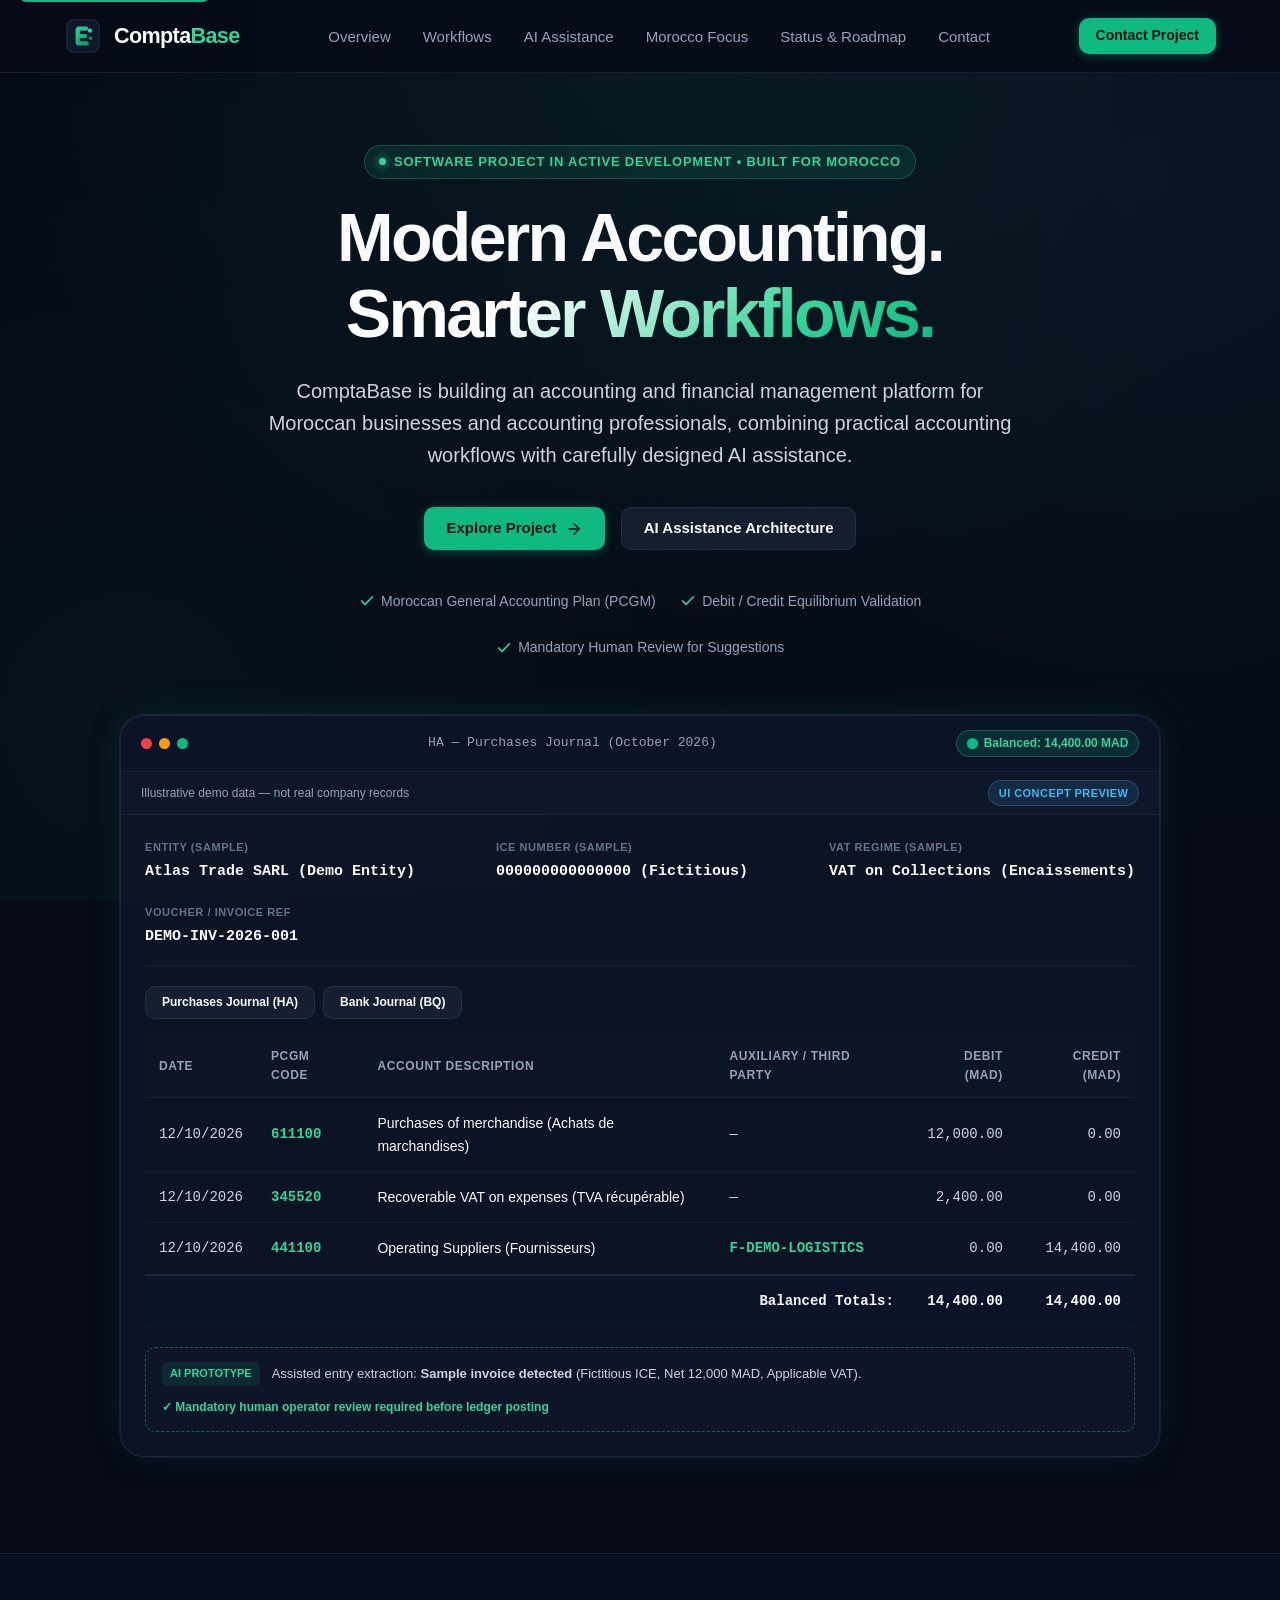
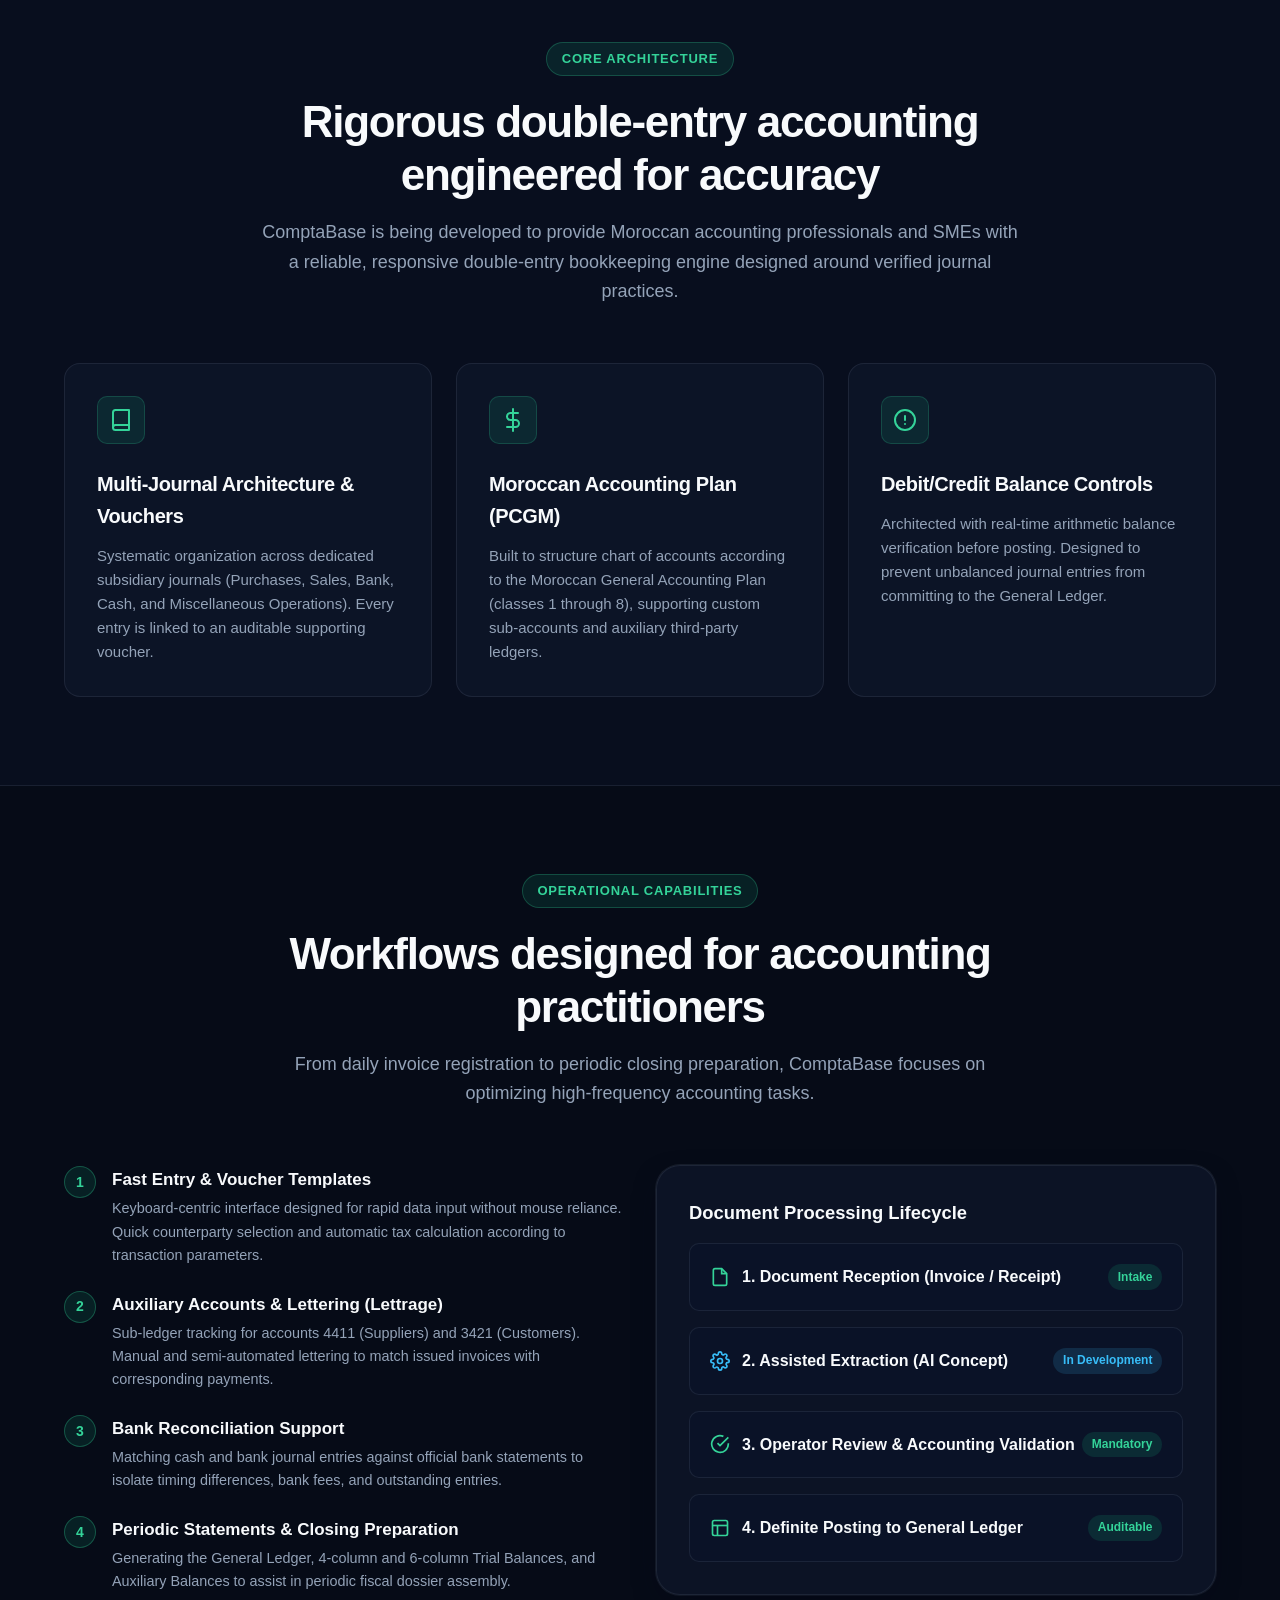
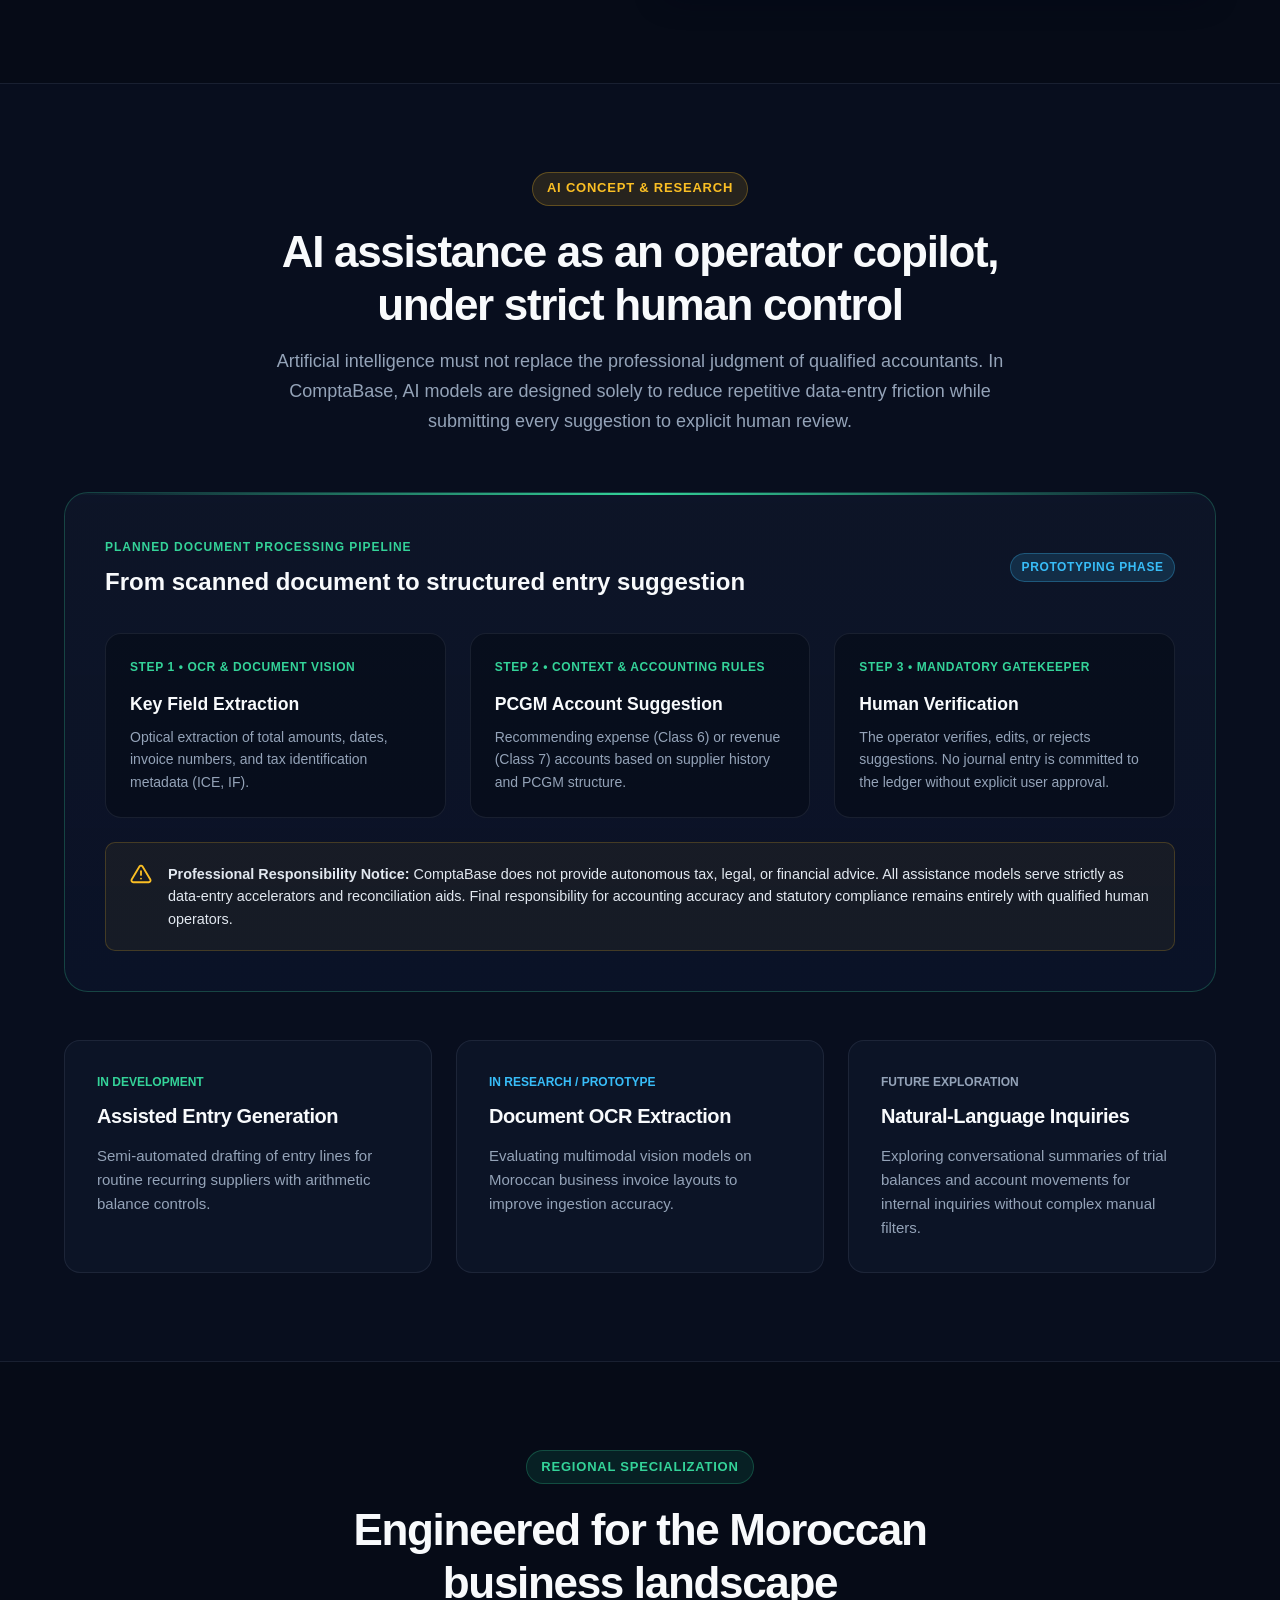
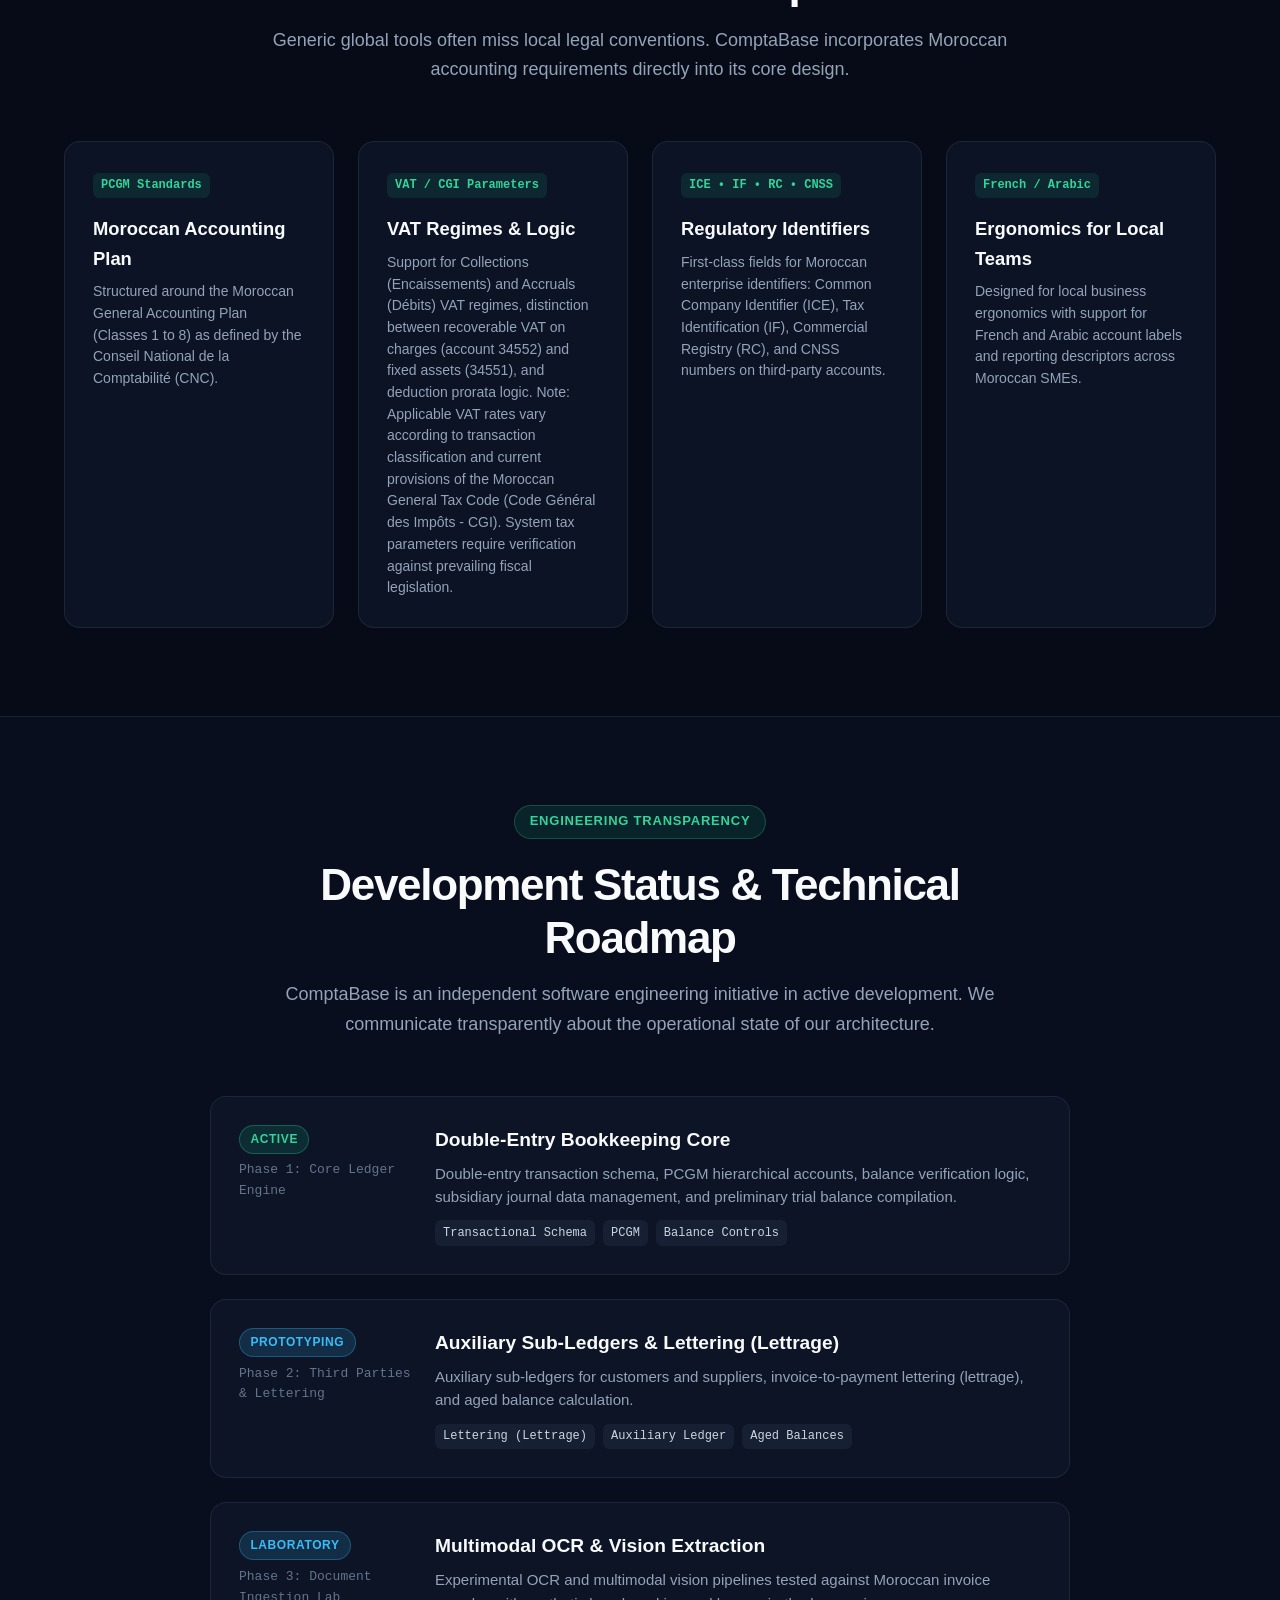
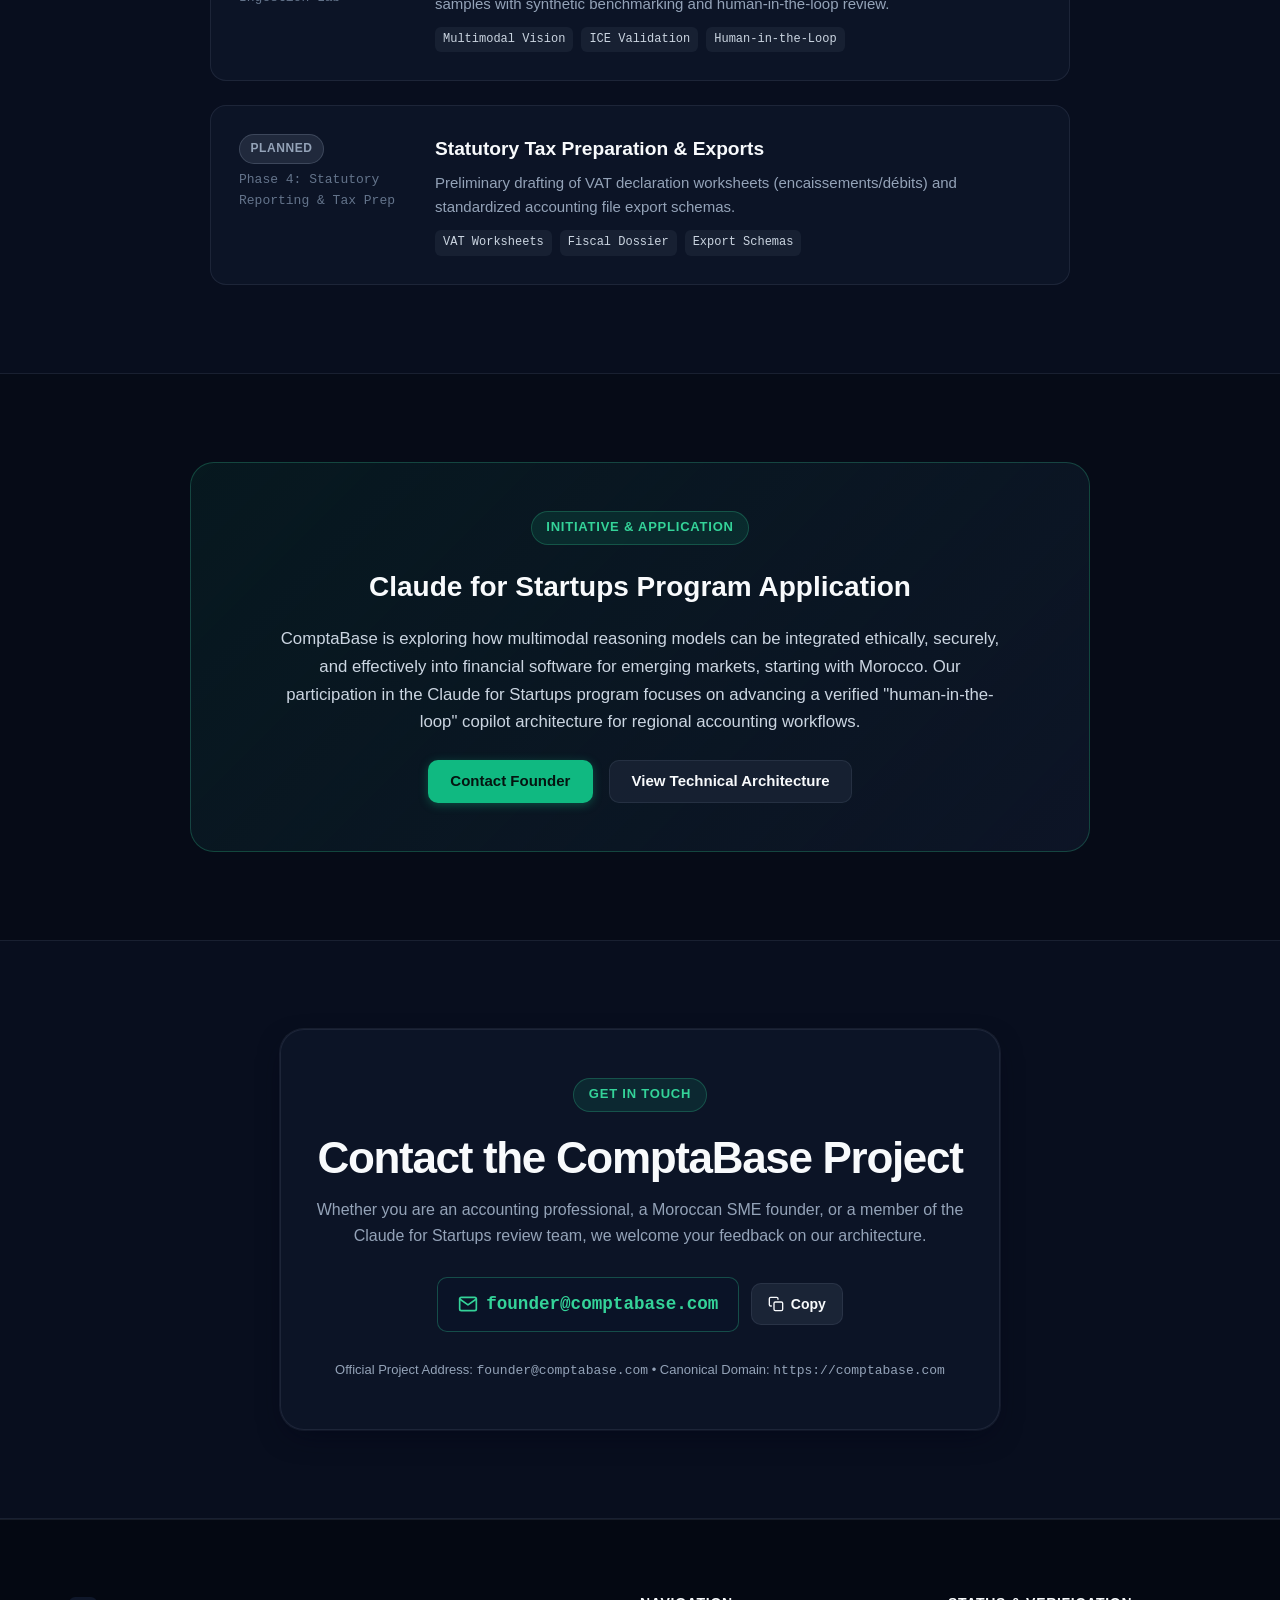
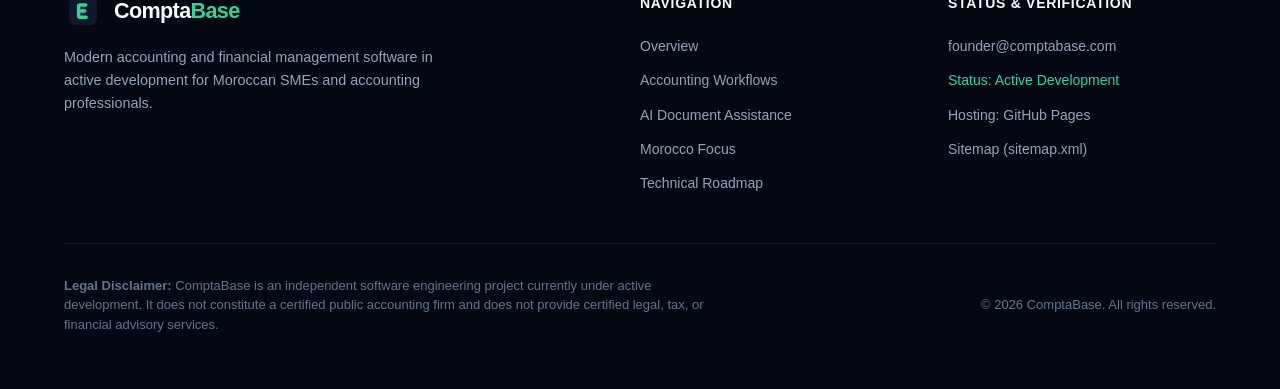
==== commit 9a4625b5: "Standardize on English language, refine tax and product claims, add demo data disclaimer, and update" ====
--- a/index.html
+++ b/index.html
@@ -1,5 +1,5 @@
 <!DOCTYPE html>
-<html lang="fr" dir="ltr">
+<html lang="en" dir="ltr">
 <head>
   <meta charset="UTF-8">
   <meta name="viewport" content="width=device-width, initial-scale=1.0">
@@ -33,12 +33,12 @@
 </head>
 <body>
   <!-- Accessibility Skip Link -->
-  <a href="#main-content" class="skip-link">Aller au contenu principal</a>
+  <a href="#main-content" class="skip-link">Skip to main content</a>
 
   <!-- Header -->
   <header class="site-header">
     <div class="container header-container">
-      <a href="/" class="brand" aria-label="ComptaBase Accueil">
+      <a href="/" class="brand" aria-label="ComptaBase Home">
         <div class="brand-icon">
           <svg width="34" height="34" viewBox="0 0 64 64" fill="none" aria-hidden="true">
             <rect width="64" height="64" rx="14" fill="#0F172A"/>
@@ -57,20 +57,20 @@
         <span class="brand-text">Compta<span class="brand-text-accent">Base</span></span>
       </a>
 
-      <nav aria-label="Navigation principale">
+      <nav aria-label="Main Navigation">
         <ul class="nav-menu">
-          <li><a href="#overview" class="nav-link">Vue d'ensemble</a></li>
+          <li><a href="#overview" class="nav-link">Overview</a></li>
           <li><a href="#workflows" class="nav-link">Workflows</a></li>
-          <li><a href="#ai-concept" class="nav-link">Assistance IA</a></li>
-          <li><a href="#morocco" class="nav-link">Écosystème Maroc</a></li>
-          <li><a href="#roadmap" class="nav-link">Statut &amp; Roadmap</a></li>
+          <li><a href="#ai-concept" class="nav-link">AI Assistance</a></li>
+          <li><a href="#morocco" class="nav-link">Morocco Focus</a></li>
+          <li><a href="#roadmap" class="nav-link">Status &amp; Roadmap</a></li>
           <li><a href="#contact" class="nav-link">Contact</a></li>
         </ul>
       </nav>
 
       <div class="header-actions">
-        <a href="#contact" class="btn btn-primary btn-sm">Contacter l'équipe</a>
-        <button id="mobile-toggle" class="mobile-toggle" aria-label="Ouvrir le menu de navigation" aria-expanded="false">
+        <a href="#contact" class="btn btn-primary btn-sm">Contact Project</a>
+        <button id="mobile-toggle" class="mobile-toggle" aria-label="Open navigation menu" aria-expanded="false">
           <span></span>
           <span></span>
           <span></span>
@@ -81,13 +81,13 @@
 
   <!-- Mobile Drawer Menu -->
   <div id="mobile-nav-panel" class="mobile-nav-panel">
-    <a href="#overview" class="nav-link">Vue d'ensemble</a>
+    <a href="#overview" class="nav-link">Overview</a>
     <a href="#workflows" class="nav-link">Workflows</a>
-    <a href="#ai-concept" class="nav-link">Assistance IA</a>
-    <a href="#morocco" class="nav-link">Écosystème Maroc</a>
-    <a href="#roadmap" class="nav-link">Statut &amp; Roadmap</a>
+    <a href="#ai-concept" class="nav-link">AI Assistance</a>
+    <a href="#morocco" class="nav-link">Morocco Focus</a>
+    <a href="#roadmap" class="nav-link">Status &amp; Roadmap</a>
     <a href="#contact" class="nav-link">Contact</a>
-    <a href="#contact" class="btn btn-primary" style="margin-top: 1rem;">Nous contacter</a>
+    <a href="#contact" class="btn btn-primary" style="margin-top: 1rem;">Contact Project</a>
   </div>
 
   <main id="main-content">
@@ -99,7 +99,7 @@
         <div class="hero-content">
           <div class="badge">
             <span class="badge-dot"></span>
-            Projet en cours de développement • Conçu pour le Maroc
+            Software Project in Active Development • Built for Morocco
           </div>
 
           <h1 class="hero-headline">
@@ -113,13 +113,13 @@
 
           <div class="hero-actions">
             <a href="#overview" class="btn btn-primary">
-              Découvrir le projet
+              Explore Project
               <svg width="18" height="18" viewBox="0 0 24 24" fill="none" stroke="currentColor" stroke-width="2" stroke-linecap="round" stroke-linejoin="round" aria-hidden="true">
                 <line x1="5" y1="12" x2="19" y2="12"></line>
                 <polyline points="12 5 19 12 12 19"></polyline>
               </svg>
             </a>
-            <a href="#ai-concept" class="btn btn-secondary">Architecture d'assistance IA</a>
+            <a href="#ai-concept" class="btn btn-secondary">AI Assistance Architecture</a>
           </div>
 
           <div class="hero-meta">
@@ -127,25 +127,25 @@
               <svg width="16" height="16" viewBox="0 0 24 24" fill="none" stroke="currentColor" stroke-width="2.5" stroke-linecap="round" stroke-linejoin="round" aria-hidden="true">
                 <polyline points="20 6 9 17 4 12"></polyline>
               </svg>
-              <span>Plan Comptable Général Marocain (PCGM)</span>
+              <span>Moroccan General Accounting Plan (PCGM)</span>
             </div>
             <div class="hero-meta-item">
               <svg width="16" height="16" viewBox="0 0 24 24" fill="none" stroke="currentColor" stroke-width="2.5" stroke-linecap="round" stroke-linejoin="round" aria-hidden="true">
                 <polyline points="20 6 9 17 4 12"></polyline>
               </svg>
-              <span>Validation de l'équilibre Débit / Crédit</span>
+              <span>Debit / Credit Equilibrium Validation</span>
             </div>
             <div class="hero-meta-item">
               <svg width="16" height="16" viewBox="0 0 24 24" fill="none" stroke="currentColor" stroke-width="2.5" stroke-linecap="round" stroke-linejoin="round" aria-hidden="true">
                 <polyline points="20 6 9 17 4 12"></polyline>
               </svg>
-              <span>Contrôle humain systématique</span>
+              <span>Mandatory Human Review for Suggestions</span>
             </div>
           </div>
         </div>
 
         <!-- Interactive Hero Mockup Visual -->
-        <div class="mockup-container" aria-label="Démonstration visuelle de l'interface ComptaBase">
+        <div class="mockup-container" aria-label="Visual demonstration of the ComptaBase interface">
           <div class="mockup-header">
             <div class="mockup-controls">
               <span class="mockup-dot red"></span>
@@ -153,119 +153,125 @@
               <span class="mockup-dot green"></span>
             </div>
             <div class="mockup-title">
-              <span id="journal-view-title">HA — Journal des Achats (Octobre 2026)</span>
+              <span id="journal-view-title">HA — Purchases Journal (October 2026)</span>
             </div>
             <div class="mockup-status-badge" id="journal-view-status">
               <span class="mockup-dot green"></span>
-              Équilibré : 14 400,00 DH
-            </div>
+              Balanced: 14,400.00 MAD
+            </div>
+          </div>
+
+          <!-- Prominent Fictional Data Disclaimer -->
+          <div class="demo-disclaimer-bar">
+            <span>Illustrative demo data — not real company records</span>
+            <span class="demo-disclaimer-pill">UI Concept Preview</span>
           </div>
 
           <div class="mockup-body">
             <!-- Metadata Strip -->
             <div class="journal-header-info">
               <div class="journal-meta-item">
-                <span class="journal-meta-label">Société cible</span>
-                <span class="journal-meta-val">Atlas Distribution SARL</span>
+                <span class="journal-meta-label">Entity (Sample)</span>
+                <span class="journal-meta-val">Atlas Trade SARL (Demo Entity)</span>
               </div>
               <div class="journal-meta-item">
-                <span class="journal-meta-label">Identifiant ICE</span>
-                <span class="journal-meta-val">001894523000041</span>
+                <span class="journal-meta-label">ICE Number (Sample)</span>
+                <span class="journal-meta-val">000000000000000 (Fictitious)</span>
               </div>
               <div class="journal-meta-item">
-                <span class="journal-meta-label">Régime Fiscal</span>
-                <span class="journal-meta-val">TVA Encaissements (Taux 20%)</span>
+                <span class="journal-meta-label">VAT Regime (Sample)</span>
+                <span class="journal-meta-val">VAT on Collections (Encaissements)</span>
               </div>
               <div class="journal-meta-item">
-                <span class="journal-meta-label">N° Pièce / Facture</span>
-                <span class="journal-meta-val">FAC-2026-1049</span>
+                <span class="journal-meta-label">Voucher / Invoice Ref</span>
+                <span class="journal-meta-val">DEMO-INV-2026-001</span>
               </div>
             </div>
 
             <!-- Tab Switcher for Mockup -->
             <div style="display: flex; gap: 0.5rem; margin-bottom: 1rem;">
-              <button id="tab-journal-ha" class="btn btn-secondary btn-sm" style="font-size: 0.75rem;">Journal Achats (HA)</button>
-              <button id="tab-journal-bq" class="btn btn-secondary btn-sm" style="font-size: 0.75rem;">Journal Banque (BQ)</button>
-            </div>
-
-            <!-- Journal Table (Achats) -->
+              <button id="tab-journal-ha" class="btn btn-secondary btn-sm" style="font-size: 0.75rem;">Purchases Journal (HA)</button>
+              <button id="tab-journal-bq" class="btn btn-secondary btn-sm" style="font-size: 0.75rem;">Bank Journal (BQ)</button>
+            </div>
+
+            <!-- Journal Table (Purchases - HA) -->
             <table class="journal-table" id="journal-rows-ha">
               <thead>
                 <tr>
                   <th>Date</th>
-                  <th>Compte PCGM</th>
-                  <th>Intitulé du compte</th>
-                  <th>Tiers / Auxiliaire</th>
-                  <th class="col-right">Débit (MAD)</th>
-                  <th class="col-right">Crédit (MAD)</th>
+                  <th>PCGM Code</th>
+                  <th>Account Description</th>
+                  <th>Auxiliary / Third Party</th>
+                  <th class="col-right">Debit (MAD)</th>
+                  <th class="col-right">Credit (MAD)</th>
                 </tr>
               </thead>
               <tbody>
                 <tr>
                   <td>12/10/2026</td>
                   <td class="acc-code">611100</td>
-                  <td class="acc-label">Achats de marchandises (Groupe A)</td>
+                  <td class="acc-label">Purchases of merchandise (Achats de marchandises)</td>
                   <td>—</td>
-                  <td class="col-right">12 000,00</td>
-                  <td class="col-right">0,00</td>
+                  <td class="col-right">12,000.00</td>
+                  <td class="col-right">0.00</td>
                 </tr>
                 <tr>
                   <td>12/10/2026</td>
                   <td class="acc-code">345520</td>
-                  <td class="acc-label">État TVA récupérable sur charges (20%)</td>
+                  <td class="acc-label">Recoverable VAT on expenses (TVA récupérable)</td>
                   <td>—</td>
-                  <td class="col-right">2 400,00</td>
-                  <td class="col-right">0,00</td>
+                  <td class="col-right">2,400.00</td>
+                  <td class="col-right">0.00</td>
                 </tr>
                 <tr>
                   <td>12/10/2026</td>
                   <td class="acc-code">441100</td>
-                  <td class="acc-label">Fournisseurs d'exploitation</td>
-                  <td class="acc-code">F-MAGHREB-LOG</td>
-                  <td class="col-right">0,00</td>
-                  <td class="col-right">14 400,00</td>
+                  <td class="acc-label">Operating Suppliers (Fournisseurs)</td>
+                  <td class="acc-code">F-DEMO-LOGISTICS</td>
+                  <td class="col-right">0.00</td>
+                  <td class="col-right">14,400.00</td>
                 </tr>
                 <tr class="total-row">
-                  <td colspan="4" style="text-align: right; font-weight: 700;">Totaux Équilibrés :</td>
-                  <td class="col-right">14 400,00</td>
-                  <td class="col-right">14 400,00</td>
+                  <td colspan="4" style="text-align: right; font-weight: 700;">Balanced Totals:</td>
+                  <td class="col-right">14,400.00</td>
+                  <td class="col-right">14,400.00</td>
                 </tr>
               </tbody>
             </table>
 
-            <!-- Journal Table (Banque - hidden by default) -->
+            <!-- Journal Table (Bank - BQ - hidden by default) -->
             <table class="journal-table" id="journal-rows-bq" style="display: none;">
               <thead>
                 <tr>
                   <th>Date</th>
-                  <th>Compte PCGM</th>
-                  <th>Intitulé du compte</th>
-                  <th>Rapprochement</th>
-                  <th class="col-right">Débit (MAD)</th>
-                  <th class="col-right">Crédit (MAD)</th>
+                  <th>PCGM Code</th>
+                  <th>Account Description</th>
+                  <th>Reconciliation / Lettering</th>
+                  <th class="col-right">Debit (MAD)</th>
+                  <th class="col-right">Credit (MAD)</th>
                 </tr>
               </thead>
               <tbody>
                 <tr>
                   <td>12/10/2026</td>
                   <td class="acc-code">441100</td>
-                  <td class="acc-label">Fournisseurs (Règlement F-MAGHREB-LOG)</td>
-                  <td>Lettrage : [L042]</td>
-                  <td class="col-right">14 400,00</td>
-                  <td class="col-right">0,00</td>
+                  <td class="acc-label">Operating Suppliers (Settlement F-DEMO-LOGISTICS)</td>
+                  <td>Lettering: [L042]</td>
+                  <td class="col-right">14,400.00</td>
+                  <td class="col-right">0.00</td>
                 </tr>
                 <tr>
                   <td>12/10/2026</td>
                   <td class="acc-code">514100</td>
-                  <td class="acc-label">Banques (Attijariwafa Bank - Chèque 98124)</td>
-                  <td>Relevé : Pointé</td>
-                  <td class="col-right">0,00</td>
-                  <td class="col-right">14 400,00</td>
+                  <td class="acc-label">Bank Account (Demo Bank - Cheque 98124)</td>
+                  <td>Statement: Matched</td>
+                  <td class="col-right">0.00</td>
+                  <td class="col-right">14,400.00</td>
                 </tr>
                 <tr class="total-row">
-                  <td colspan="4" style="text-align: right; font-weight: 700;">Totaux Équilibrés :</td>
-                  <td class="col-right">14 400,00</td>
-                  <td class="col-right">14 400,00</td>
+                  <td colspan="4" style="text-align: right; font-weight: 700;">Balanced Totals:</td>
+                  <td class="col-right">14,400.00</td>
+                  <td class="col-right">14,400.00</td>
                 </tr>
               </tbody>
             </table>
@@ -273,13 +279,13 @@
             <!-- AI Guardrail Concept Banner -->
             <div class="assist-banner">
               <div class="assist-banner-info">
-                <span class="assist-chip">Prototype IA</span>
+                <span class="assist-chip">AI Prototype</span>
                 <span style="color: var(--color-text-secondary);">
-                  Pré-remplissage assisté par modèle de vision : <strong>Facture détectée</strong> (ICE valide, HT 12 000 DH, TVA 20%).
+                  Assisted entry extraction: <strong>Sample invoice detected</strong> (Fictitious ICE, Net 12,000 MAD, Applicable VAT).
                 </span>
               </div>
               <span style="font-size: 0.75rem; color: var(--color-brand-light); font-weight: 600;">
-                ✓ Validation humaine requise avant enregistrement
+                ✓ Mandatory human operator review required before ledger posting
               </span>
             </div>
           </div>
@@ -293,10 +299,10 @@
     <section class="section section-alt" id="overview">
       <div class="container">
         <div class="section-header">
-          <div class="badge">Architecture Fondamentale</div>
-          <h2 class="section-title">Une comptabilité rigoureuse, pensée pour la précision</h2>
+          <div class="badge">Core Architecture</div>
+          <h2 class="section-title">Rigorous double-entry accounting engineered for accuracy</h2>
           <p class="section-subtitle">
-            ComptaBase est développé pour offrir aux cabinets comptables et aux entreprises marocaines un moteur de tenue comptable fiable, rapide et conforme aux principes de la partie double.
+            ComptaBase is being developed to provide Moroccan accounting professionals and SMEs with a reliable, responsive double-entry bookkeeping engine designed around verified journal practices.
           </p>
         </div>
 
@@ -308,9 +314,9 @@
                 <path d="M6.5 2H20v20H6.5A2.5 2.5 0 0 1 4 19.5v-15A2.5 2.5 0 0 1 6.5 2z"></path>
               </svg>
             </div>
-            <h3 class="card-title">Multi-Journaux &amp; Pièces</h3>
+            <h3 class="card-title">Multi-Journal Architecture &amp; Vouchers</h3>
             <p class="card-text">
-              Organisation méthodique par journaux auxiliaires (Achats, Ventes, Trésorerie Banque, Caisse, Opérations Diverses). Chaque mouvement est rattaché à une pièce justificative traçable.
+              Systematic organization across dedicated subsidiary journals (Purchases, Sales, Bank, Cash, and Miscellaneous Operations). Every entry is linked to an auditable supporting voucher.
             </p>
           </div>
 
@@ -321,9 +327,9 @@
                 <path d="M17 5H9.5a3.5 3.5 0 0 0 0 7h5a3.5 3.5 0 0 1 0 7H6"></path>
               </svg>
             </div>
-            <h3 class="card-title">Plan Comptable Marocain (PCGM)</h3>
+            <h3 class="card-title">Moroccan Accounting Plan (PCGM)</h3>
             <p class="card-text">
-              Structure de comptes préconfigurée respectant la nomenclature officielle marocaine (Classes 1 à 8), avec gestion personnalisable des sous-comptes et des tiers auxiliaires.
+              Built to structure chart of accounts according to the Moroccan General Accounting Plan (classes 1 through 8), supporting custom sub-accounts and auxiliary third-party ledgers.
             </p>
           </div>
 
@@ -335,9 +341,9 @@
                 <line x1="12" y1="16" x2="12.01" y2="16"></line>
               </svg>
             </div>
-            <h3 class="card-title">Verrou d'Équilibre Débit/Crédit</h3>
+            <h3 class="card-title">Debit/Credit Balance Controls</h3>
             <p class="card-text">
-              Impossibilité technique de valider une écriture déséquilibrée. Le moteur de contrôle garantit l'intégrité arithmétique stricte du Grand Livre et de la Balance Générale en temps réel.
+              Architected with real-time arithmetic balance verification before posting. Designed to prevent unbalanced journal entries from committing to the General Ledger.
             </p>
           </div>
         </div>
@@ -350,10 +356,10 @@
     <section class="section" id="workflows">
       <div class="container">
         <div class="section-header">
-          <div class="badge">Capacités Opérationnelles</div>
-          <h2 class="section-title">Des flux de travail adaptés aux professionnels</h2>
+          <div class="badge">Operational Capabilities</div>
+          <h2 class="section-title">Workflows designed for accounting practitioners</h2>
           <p class="section-subtitle">
-            Du traitement quotidien des factures à la révision de fin de période, ComptaBase optimise chaque étape clé de la production comptable.
+            From daily invoice registration to periodic closing preparation, ComptaBase focuses on optimizing high-frequency accounting tasks.
           </p>
         </div>
 
@@ -362,9 +368,9 @@
             <li class="feature-item">
               <div class="feature-number">1</div>
               <div>
-                <h3 class="feature-heading">Saisie Rapide &amp; Modèles d'Écritures</h3>
+                <h3 class="feature-heading">Fast Entry &amp; Voucher Templates</h3>
                 <p class="feature-desc">
-                  Interface optimisée pour la navigation au clavier sans interruption à la souris. Enregistrement instantané des contreparties courantes et calcul automatique de la TVA déductible ou collectée.
+                  Keyboard-centric interface designed for rapid data input without mouse reliance. Quick counterparty selection and automatic tax calculation according to transaction parameters.
                 </p>
               </div>
             </li>
@@ -372,9 +378,9 @@
             <li class="feature-item">
               <div class="feature-number">2</div>
               <div>
-                <h3 class="feature-heading">Gestion des Comptes Auxiliaires &amp; Lettrage</h3>
+                <h3 class="feature-heading">Auxiliary Accounts &amp; Lettering (Lettrage)</h3>
                 <p class="feature-desc">
-                  Suivi détaillé des comptes 4411 (Fournisseurs) et 3421 (Clients). Lettrage manuel ou semi-automatique pour rapprocher les factures émises des règlements bancaires correspondants.
+                  Sub-ledger tracking for accounts 4411 (Suppliers) and 3421 (Customers). Manual and semi-automated lettering to match issued invoices with corresponding payments.
                 </p>
               </div>
             </li>
@@ -382,9 +388,9 @@
             <li class="feature-item">
               <div class="feature-number">3</div>
               <div>
-                <h3 class="feature-heading">Rapprochement Bancaire</h3>
+                <h3 class="feature-heading">Bank Reconciliation Support</h3>
                 <p class="feature-desc">
-                  Pointage des écritures de trésorerie avec les relevés bancaires. Détection rapide des décalages, agios et opérations en attente de justification.
+                  Matching cash and bank journal entries against official bank statements to isolate timing differences, bank fees, and outstanding entries.
                 </p>
               </div>
             </li>
@@ -392,9 +398,9 @@
             <li class="feature-item">
               <div class="feature-number">4</div>
               <div>
-                <h3 class="feature-heading">États Périodiques &amp; Clôture</h3>
+                <h3 class="feature-heading">Periodic Statements &amp; Closing Preparation</h3>
                 <p class="feature-desc">
-                  Génération instantanée du Grand Livre analytique, de la Balance Générale à 4 ou 6 colonnes, et de la Balance Auxiliaire des tiers pour une préparation fluide de la liasse fiscale.
+                  Generating the General Ledger, 4-column and 6-column Trial Balances, and Auxiliary Balances to assist in periodic fiscal dossier assembly.
                 </p>
               </div>
             </li>
@@ -402,7 +408,7 @@
 
           <div class="workflow-card-visual">
             <h3 style="font-size: 1.15rem; color: var(--color-text-primary); margin-bottom: 1rem; font-weight: 700;">
-              Cycle de Traitement des Pièces
+              Document Processing Lifecycle
             </h3>
             
             <div class="workflow-step-box">
@@ -411,9 +417,9 @@
                   <path d="M14 2H6a2 2 0 0 0-2 2v16a2 2 0 0 0 2 2h12a2 2 0 0 0 2-2V8z"></path>
                   <polyline points="14 2 14 8 20 8"></polyline>
                 </svg>
-                <span style="font-weight: 600; color: var(--color-text-primary);">1. Réception de la pièce (Facture / Quittance)</span>
-              </div>
-              <span class="step-status-tag step-ready">Vérification</span>
+                <span style="font-weight: 600; color: var(--color-text-primary);">1. Document Reception (Invoice / Receipt)</span>
+              </div>
+              <span class="step-status-tag step-ready">Intake</span>
             </div>
 
             <div class="workflow-step-box">
@@ -422,9 +428,9 @@
                   <circle cx="12" cy="12" r="3"></circle>
                   <path d="M19.4 15a1.65 1.65 0 0 0 .33 1.82l.06.06a2 2 0 0 1 0 2.83 2 2 0 0 1-2.83 0l-.06-.06a1.65 1.65 0 0 0-1.82-.33 1.65 1.65 0 0 0-1 1.51V21a2 2 0 0 1-2 2 2 2 0 0 1-2-2v-.09A1.65 1.65 0 0 0 9 19.4a1.65 1.65 0 0 0-1.82.33l-.06.06a2 2 0 0 1-2.83 0 2 2 0 0 1 0-2.83l.06-.06a1.65 1.65 0 0 0 .33-1.82 1.65 1.65 0 0 0-1.51-1H3a2 2 0 0 1-2-2 2 2 0 0 1 2-2h.09A1.65 1.65 0 0 0 4.6 9a1.65 1.65 0 0 0-.33-1.82l-.06-.06a2 2 0 0 1 0-2.83 2 2 0 0 1 2.83 0l.06.06a1.65 1.65 0 0 0 1.82.33H9a1.65 1.65 0 0 0 1-1.51V3a2 2 0 0 1 2-2 2 2 0 0 1 2 2v.09a1.65 1.65 0 0 0 1 1.51 1.65 1.65 0 0 0 1.82-.33l.06-.06a2 2 0 0 1 2.83 0 2 2 0 0 1 0 2.83l-.06.06a1.65 1.65 0 0 0-.33 1.82V9a1.65 1.65 0 0 0 1.51 1H21a2 2 0 0 1 2 2 2 2 0 0 1-2 2h-.09a1.65 1.65 0 0 0-1.51 1z"></path>
                 </svg>
-                <span style="font-weight: 600; color: var(--color-text-primary);">2. Pré-remplissage assisté (Extraction IA)</span>
-              </div>
-              <span class="step-status-tag step-planned">En développement</span>
+                <span style="font-weight: 600; color: var(--color-text-primary);">2. Assisted Extraction (AI Concept)</span>
+              </div>
+              <span class="step-status-tag step-planned">In Development</span>
             </div>
 
             <div class="workflow-step-box">
@@ -433,9 +439,9 @@
                   <path d="M22 11.08V12a10 10 0 1 1-5.93-9.14"></path>
                   <polyline points="22 4 12 14.01 9 11.01"></polyline>
                 </svg>
-                <span style="font-weight: 600; color: var(--color-text-primary);">3. Revue et validation comptable par l'opérateur</span>
-              </div>
-              <span class="step-status-tag step-ready">Obligatoire</span>
+                <span style="font-weight: 600; color: var(--color-text-primary);">3. Operator Review &amp; Accounting Validation</span>
+              </div>
+              <span class="step-status-tag step-ready">Mandatory</span>
             </div>
 
             <div class="workflow-step-box" style="margin-bottom: 0;">
@@ -445,9 +451,9 @@
                   <line x1="3" y1="9" x2="21" y2="9"></line>
                   <line x1="9" y1="21" x2="9" y2="9"></line>
                 </svg>
-                <span style="font-weight: 600; color: var(--color-text-primary);">4. Écriture définitive au Grand Livre</span>
-              </div>
-              <span class="step-status-tag step-ready">Immuable</span>
+                <span style="font-weight: 600; color: var(--color-text-primary);">4. Definite Posting to General Ledger</span>
+              </div>
+              <span class="step-status-tag step-ready">Auditable</span>
             </div>
           </div>
         </div>
@@ -460,10 +466,10 @@
     <section class="section section-alt" id="ai-concept">
       <div class="container">
         <div class="section-header">
-          <div class="badge badge-amber">Concept &amp; Recherche IA</div>
-          <h2 class="section-title">L'Assistance IA comme copilote, sous strict contrôle humain</h2>
+          <div class="badge badge-amber">AI Concept &amp; Research</div>
+          <h2 class="section-title">AI assistance as an operator copilot, under strict human control</h2>
           <p class="section-subtitle">
-            L'intelligence artificielle ne doit pas remplacer le jugement professionnel du comptable. Chez ComptaBase, l'IA est conçue pour réduire les tâches répétitives d'encodage tout en soumettant chaque suggestion à une validation humaine explicite.
+            Artificial intelligence must not replace the professional judgment of qualified accountants. In ComptaBase, AI models are designed solely to reduce repetitive data-entry friction while submitting every suggestion to explicit human review.
           </p>
         </div>
 
@@ -471,37 +477,37 @@
           <div style="display: flex; align-items: center; justify-content: space-between; flex-wrap: wrap; gap: 1rem;">
             <div>
               <span style="font-size: 0.75rem; text-transform: uppercase; letter-spacing: 0.08em; color: var(--color-brand-light); font-weight: 700;">
-                Pipeline de Traitement Documentaire (Prévu)
+                Planned Document Processing Pipeline
               </span>
               <h3 style="font-size: 1.5rem; color: var(--color-text-primary); font-weight: 700; margin-top: 0.25rem;">
-                De l'image numérisée à la proposition d'écriture
+                From scanned document to structured entry suggestion
               </h3>
             </div>
-            <span class="status-badge status-prototyping">En phase de prototypage</span>
+            <span class="status-badge status-prototyping">Prototyping Phase</span>
           </div>
 
           <div class="ai-flow">
             <div class="ai-flow-step">
-              <div class="ai-flow-badge">Étape 1 • OCR &amp; Vision</div>
-              <h4 class="ai-flow-title">Extraction des champs clés</h4>
+              <div class="ai-flow-badge">Step 1 • OCR &amp; Document Vision</div>
+              <h4 class="ai-flow-title">Key Field Extraction</h4>
               <p class="ai-flow-desc">
-                Détection optique des montants HT, TVA et TTC, de la date, du numéro de facture et des identifiants fiscaux (ICE, IF).
+                Optical extraction of total amounts, dates, invoice numbers, and tax identification metadata (ICE, IF).
               </p>
             </div>
 
             <div class="ai-flow-step">
-              <div class="ai-flow-badge">Étape 2 • Contexte &amp; Règles</div>
-              <h4 class="ai-flow-title">Suggestion des comptes PCGM</h4>
+              <div class="ai-flow-badge">Step 2 • Context &amp; Accounting Rules</div>
+              <h4 class="ai-flow-title">PCGM Account Suggestion</h4>
               <p class="ai-flow-desc">
-                Proposition du compte de charge (Classe 6) ou de produit (Classe 7) basé sur l'historique du fournisseur et la nature de l'opération.
+                Recommending expense (Class 6) or revenue (Class 7) accounts based on supplier history and PCGM structure.
               </p>
             </div>
 
             <div class="ai-flow-step">
-              <div class="ai-flow-badge">Étape 3 • Garde-Fou</div>
-              <h4 class="ai-flow-title">Validation par l'expert</h4>
+              <div class="ai-flow-badge">Step 3 • Mandatory Gatekeeper</div>
+              <h4 class="ai-flow-title">Human Verification</h4>
               <p class="ai-flow-desc">
-                L'utilisateur valide, rectifie ou rejette la proposition. Aucune écriture n'est imputée sans un accord explicite de l'opérateur.
+                The operator verifies, edits, or rejects suggestions. No journal entry is committed to the ledger without explicit user approval.
               </p>
             </div>
           </div>
@@ -514,7 +520,7 @@
               <line x1="12" y1="17" x2="12.01" y2="17"></line>
             </svg>
             <div class="guardrail-text">
-              <strong>Principe de responsabilité déontologique :</strong> ComptaBase ne fournit aucun conseil fiscal, juridique ou financier autonome. Les modèles d'assistance sont de purs accélérateurs de saisie documentaire et d'aide à la réconciliation. La responsabilité de la conformité comptable et déclarative demeure à tout moment entre les mains des professionnels certifiés.
+              <strong>Professional Responsibility Notice:</strong> ComptaBase does not provide autonomous tax, legal, or financial advice. All assistance models serve strictly as data-entry accelerators and reconciliation aids. Final responsibility for accounting accuracy and statutory compliance remains entirely with qualified human operators.
             </div>
           </div>
         </div>
@@ -523,31 +529,31 @@
         <div class="grid-3">
           <div class="card">
             <div style="font-size: 0.75rem; font-weight: 700; color: var(--color-brand-light); text-transform: uppercase; margin-bottom: 0.5rem;">
-              En développement
-            </div>
-            <h3 class="card-title">Saisie assistée d'écritures</h3>
+              In Development
+            </div>
+            <h3 class="card-title">Assisted Entry Generation</h3>
             <p class="card-text">
-              Génération semi-automatisée de lignes d'écritures pour les factures récurrentes de fournisseurs habituels, avec contrôle de concordance arithmétique.
+              Semi-automated drafting of entry lines for routine recurring suppliers with arithmetic balance controls.
             </p>
           </div>
 
           <div class="card">
             <div style="font-size: 0.75rem; font-weight: 700; color: var(--color-accent-blue); text-transform: uppercase; margin-bottom: 0.5rem;">
-              En recherche / Prototype
-            </div>
-            <h3 class="card-title">Extraction OCR de factures</h3>
+              In Research / Prototype
+            </div>
+            <h3 class="card-title">Document OCR Extraction</h3>
             <p class="card-text">
-              Reconnaissance optique de documents PDF et images via modèles multimodaux, entraînés sur la diversité des factures d'entreprises marocaines.
+              Evaluating multimodal vision models on Moroccan business invoice layouts to improve ingestion accuracy.
             </p>
           </div>
 
           <div class="card">
             <div style="font-size: 0.75rem; font-weight: 700; color: var(--color-text-muted); text-transform: uppercase; margin-bottom: 0.5rem;">
-              Exploration future
-            </div>
-            <h3 class="card-title">Interrogation financière en langage naturel</h3>
+              Future Exploration
+            </div>
+            <h3 class="card-title">Natural-Language Inquiries</h3>
             <p class="card-text">
-              Possibilité d'interroger la balance ou le grand livre pour obtenir des synthèses internes rapides sans manipulation complexe de filtres.
+              Exploring conversational summaries of trial balances and account movements for internal inquiries without complex manual filters.
             </p>
           </div>
         </div>
@@ -560,43 +566,43 @@
     <section class="section" id="morocco">
       <div class="container">
         <div class="section-header">
-          <div class="badge">Spécificités Territoriales</div>
-          <h2 class="section-title">Taillé pour les spécificités du Maroc</h2>
+          <div class="badge">Regional Specialization</div>
+          <h2 class="section-title">Engineered for the Moroccan business landscape</h2>
           <p class="section-subtitle">
-            Les solutions génériques internationales ignorent les réalités administratives et fiscales marocaines. ComptaBase intègre nativement ces exigences dès sa conception logicielle.
+            Generic global tools often miss local legal conventions. ComptaBase incorporates Moroccan accounting requirements directly into its core design.
           </p>
         </div>
 
         <div class="morocco-grid">
           <div class="morocco-card">
-            <span class="morocco-tag">PCGM</span>
-            <h3>Plan Comptable Général Marocain</h3>
+            <span class="morocco-tag">PCGM Standards</span>
+            <h3>Moroccan Accounting Plan</h3>
             <p>
-              Prise en charge intégrale des classes de situation (1 à 5) et de gestion (6 à 8) selon les normes édictées par le Conseil National de la Comptabilité.
+              Structured around the Moroccan General Accounting Plan (Classes 1 to 8) as defined by the Conseil National de la Comptabilité (CNC).
             </p>
           </div>
 
           <div class="morocco-card">
-            <span class="morocco-tag">TVA 20% • 14% • 10% • 7%</span>
-            <h3>Fiscalité Indirecte &amp; Régimes</h3>
+            <span class="morocco-tag">VAT / CGI Parameters</span>
+            <h3>VAT Regimes &amp; Logic</h3>
             <p>
-              Gestion des régimes d'encaissements et des débits, distinction entre TVA récupérable sur charges (34552) et immobilisations (34551), et gestion du prorata de déduction.
+              Support for Collections (Encaissements) and Accruals (Débits) VAT regimes, distinction between recoverable VAT on charges (account 34552) and fixed assets (34551), and deduction prorata logic. Note: Applicable VAT rates vary according to transaction classification and current provisions of the Moroccan General Tax Code (Code Général des Impôts - CGI). System tax parameters require verification against prevailing fiscal legislation.
             </p>
           </div>
 
           <div class="morocco-card">
             <span class="morocco-tag">ICE • IF • RC • CNSS</span>
-            <h3>Identifiants d'Entreprises</h3>
+            <h3>Regulatory Identifiers</h3>
             <p>
-              Validation des champs réglementaires indispensables sur chaque tiers : Identifiant Commun de l'Entreprise (ICE), Identifiant Fiscal (IF), Registre du Commerce (RC) et CNSS.
+              First-class fields for Moroccan enterprise identifiers: Common Company Identifier (ICE), Tax Identification (IF), Commercial Registry (RC), and CNSS numbers on third-party accounts.
             </p>
           </div>
 
           <div class="morocco-card">
-            <span class="morocco-tag">FR / AR</span>
-            <h3>Ergonomie Bilingue</h3>
+            <span class="morocco-tag">French / Arabic</span>
+            <h3>Ergonomics for Local Teams</h3>
             <p>
-              Pensé pour les équipes de gestion marocaines avec possibilité de libellés et d'intitulés de comptes en français et en arabe, et adaptabilité aux PME de toutes tailles.
+              Designed for local business ergonomics with support for French and Arabic account labels and reporting descriptors across Moroccan SMEs.
             </p>
           </div>
         </div>
@@ -609,63 +615,63 @@
     <section class="section section-alt" id="roadmap">
       <div class="container">
         <div class="section-header">
-          <div class="badge">Transparence Technique</div>
-          <h2 class="section-title">État d'avancement &amp; Feuille de route</h2>
+          <div class="badge">Engineering Transparency</div>
+          <h2 class="section-title">Development Status &amp; Technical Roadmap</h2>
           <p class="section-subtitle">
-            ComptaBase est un projet d'ingénierie logicielle indépendant, actuellement en développement actif. Nous privilégions une communication transparente sur l'état réel de nos composants.
+            ComptaBase is an independent software engineering initiative in active development. We communicate transparently about the operational state of our architecture.
           </p>
         </div>
 
         <div class="roadmap-timeline">
           <div class="roadmap-item">
             <div class="roadmap-status-col">
-              <span class="status-badge status-active">En cours</span>
-              <span class="roadmap-milestone-title">Phase 1 : Moteur Central</span>
+              <span class="status-badge status-active">Active</span>
+              <span class="roadmap-milestone-title">Phase 1: Core Ledger Engine</span>
             </div>
             <div class="roadmap-content">
-              <h3>Moteur de tenue comptable à partie double</h3>
+              <h3>Double-Entry Bookkeeping Core</h3>
               <p>
-                Modèle de données relationnel transactionnel, hiérarchie PCGM marocaine, validation de l'équilibre arithmétique des écritures, édition des journaux auxiliaires et balance générale.
+                Double-entry transaction schema, PCGM hierarchical accounts, balance verification logic, subsidiary journal data management, and preliminary trial balance compilation.
               </p>
               <div class="roadmap-tags">
-                <span class="tech-tag">Architecture Transactionnelle</span>
+                <span class="tech-tag">Transactional Schema</span>
                 <span class="tech-tag">PCGM</span>
-                <span class="tech-tag">Contrôles d'Équilibre</span>
+                <span class="tech-tag">Balance Controls</span>
               </div>
             </div>
           </div>
 
           <div class="roadmap-item">
             <div class="roadmap-status-col">
-              <span class="status-badge status-prototyping">En prototypage</span>
-              <span class="roadmap-milestone-title">Phase 2 : Tiers &amp; Lettrage</span>
+              <span class="status-badge status-prototyping">Prototyping</span>
+              <span class="roadmap-milestone-title">Phase 2: Third Parties &amp; Lettering</span>
             </div>
             <div class="roadmap-content">
-              <h3>Comptes auxiliaires et lettrage des règlements</h3>
+              <h3>Auxiliary Sub-Ledgers &amp; Lettering (Lettrage)</h3>
               <p>
-                Gestion analytique des comptes tiers (fournisseurs et clients), pointage et lettrage des règlements partiels, calcul des échéances de paiement et balance âgée.
+                Auxiliary sub-ledgers for customers and suppliers, invoice-to-payment lettering (lettrage), and aged balance calculation.
               </p>
               <div class="roadmap-tags">
-                <span class="tech-tag">Lettrage</span>
-                <span class="tech-tag">Grand Livre Auxiliaire</span>
-                <span class="tech-tag">Échéanciers</span>
+                <span class="tech-tag">Lettering (Lettrage)</span>
+                <span class="tech-tag">Auxiliary Ledger</span>
+                <span class="tech-tag">Aged Balances</span>
               </div>
             </div>
           </div>
 
           <div class="roadmap-item">
             <div class="roadmap-status-col">
-              <span class="status-badge status-prototyping">Laboratoire</span>
-              <span class="roadmap-milestone-title">Phase 3 : Assistance Documentaire</span>
+              <span class="status-badge status-prototyping">Laboratory</span>
+              <span class="roadmap-milestone-title">Phase 3: Document Ingestion Lab</span>
             </div>
             <div class="roadmap-content">
-              <h3>Pipelines d'extraction OCR &amp; Vision</h3>
+              <h3>Multimodal OCR &amp; Vision Extraction</h3>
               <p>
-                Expérimentation de modèles de langage et de vision multimodaux pour l'extraction automatique des factures papier et PDF, avec banc d'essai sur documents marocains réels.
+                Experimental OCR and multimodal vision pipelines tested against Moroccan invoice samples with synthetic benchmarking and human-in-the-loop review.
               </p>
               <div class="roadmap-tags">
-                <span class="tech-tag">Vision Multimodale</span>
-                <span class="tech-tag">Validation ICE</span>
+                <span class="tech-tag">Multimodal Vision</span>
+                <span class="tech-tag">ICE Validation</span>
                 <span class="tech-tag">Human-in-the-Loop</span>
               </div>
             </div>
@@ -673,18 +679,18 @@
 
           <div class="roadmap-item">
             <div class="roadmap-status-col">
-              <span class="status-badge status-research">Planifié</span>
-              <span class="roadmap-milestone-title">Phase 4 : Fiscalité &amp; Liasse</span>
+              <span class="status-badge status-research">Planned</span>
+              <span class="roadmap-milestone-title">Phase 4: Statutory Reporting &amp; Tax Prep</span>
             </div>
             <div class="roadmap-content">
-              <h3>Export fiscal et déclarations périodiques</h3>
+              <h3>Statutory Tax Preparation &amp; Exports</h3>
               <p>
-                Pré-génération du tableau de déclaration de TVA marocaine (régime encaissements / débits) et préparation des tableaux de la liasse fiscale normalisée.
+                Preliminary drafting of VAT declaration worksheets (encaissements/débits) and standardized accounting file export schemas.
               </p>
               <div class="roadmap-tags">
-                <span class="tech-tag">Déclaration TVA</span>
-                <span class="tech-tag">Liasse Fiscale</span>
-                <span class="tech-tag">Conformité DGI</span>
+                <span class="tech-tag">VAT Worksheets</span>
+                <span class="tech-tag">Fiscal Dossier</span>
+                <span class="tech-tag">Export Schemas</span>
               </div>
             </div>
           </div>
@@ -698,14 +704,14 @@
     <section class="section" id="claude-startups">
       <div class="container">
         <div class="startup-card">
-          <div class="badge">Initiative &amp; Candidature</div>
-          <h2 class="startup-card-title">Candidature au programme Claude for Startups</h2>
+          <div class="badge">Initiative &amp; Application</div>
+          <h2 class="startup-card-title">Claude for Startups Program Application</h2>
           <p class="startup-card-text">
-            ComptaBase explore comment les modèles de raisonnement et de vision multimodale peuvent être intégrés de manière éthique, contrôlée et robuste dans les systèmes d'information financiers d'économies en développement comme le Maroc. Notre participation au programme vise à valider notre approche architecturale de copilote comptable avec supervision humaine stricte.
+            ComptaBase is exploring how multimodal reasoning models can be integrated ethically, securely, and effectively into financial software for emerging markets, starting with Morocco. Our participation in the Claude for Startups program focuses on advancing a verified "human-in-the-loop" copilot architecture for regional accounting workflows.
           </p>
           <div style="display: flex; justify-content: center; gap: 1rem; flex-wrap: wrap;">
-            <a href="#contact" class="btn btn-primary">Échanger avec le fondateur</a>
-            <a href="#ai-concept" class="btn btn-secondary">Voir les détails de l'architecture</a>
+            <a href="#contact" class="btn btn-primary">Contact Founder</a>
+            <a href="#ai-concept" class="btn btn-secondary">View Technical Architecture</a>
           </div>
         </div>
       </div>
@@ -717,10 +723,10 @@
     <section class="section section-alt" id="contact">
       <div class="container">
         <div class="contact-box">
-          <div class="badge">Contact &amp; Échanges</div>
-          <h2 class="section-title" style="margin-bottom: 0.75rem;">Contactez le projet ComptaBase</h2>
+          <div class="badge">Get in Touch</div>
+          <h2 class="section-title" style="margin-bottom: 0.75rem;">Contact the ComptaBase Project</h2>
           <p class="section-subtitle" style="font-size: 1rem; margin-bottom: 1.5rem;">
-            Vous êtes expert-comptable, dirigeant de PME au Maroc, ou membre de l'équipe Claude for Startups ? Nous serons ravis d'échanger sur l'architecture du projet et les besoins du terrain.
+            Whether you are an accounting professional, a Moroccan SME founder, or a member of the Claude for Startups review team, we welcome your feedback on our architecture.
           </p>
 
           <div class="contact-email-row">
@@ -731,17 +737,17 @@
               </svg>
               <span>founder@comptabase.com</span>
             </a>
-            <button type="button" class="copy-btn" id="copy-email-btn" aria-label="Copier l'adresse email dans le presse-papier">
+            <button type="button" class="copy-btn" id="copy-email-btn" aria-label="Copy email address to clipboard">
               <svg width="16" height="16" viewBox="0 0 24 24" fill="none" stroke="currentColor" stroke-width="2" stroke-linecap="round" stroke-linejoin="round" aria-hidden="true">
                 <rect x="9" y="9" width="13" height="13" rx="2" ry="2"></rect>
                 <path d="M5 15H4a2 2 0 0 1-2-2V4a2 2 0 0 1 2-2h9a2 2 0 0 1 2 2v1"></path>
               </svg>
-              <span>Copier</span>
+              <span>Copy</span>
             </button>
           </div>
 
           <p class="contact-disclaimer">
-            Adresse officielle du projet : <code>founder@comptabase.com</code> • Domaine canonique : <code>https://comptabase.com</code>
+            Official Project Address: <code>founder@comptabase.com</code> • Canonical Domain: <code>https://comptabase.com</code>
           </p>
         </div>
       </div>
@@ -755,7 +761,7 @@
     <div class="container">
       <div class="footer-grid">
         <div>
-          <a href="/" class="brand" aria-label="ComptaBase Accueil">
+          <a href="/" class="brand" aria-label="ComptaBase Home">
             <div class="brand-icon">
               <svg width="28" height="28" viewBox="0 0 64 64" fill="none" aria-hidden="true">
                 <rect width="64" height="64" rx="14" fill="#0F172A"/>
@@ -765,38 +771,38 @@
             <span class="brand-text">Compta<span class="brand-text-accent">Base</span></span>
           </a>
           <p class="footer-col-desc">
-            Plateforme de tenue comptable et de gestion financière en cours de conception pour les PME et professionnels comptables marocains.
+            Modern accounting and financial management software in active development for Moroccan SMEs and accounting professionals.
           </p>
         </div>
 
         <div>
           <h4 class="footer-heading">Navigation</h4>
           <ul class="footer-links">
-            <li><a href="#overview">Vue d'ensemble</a></li>
-            <li><a href="#workflows">Workflows Comptables</a></li>
-            <li><a href="#ai-concept">Assistance Documentaire</a></li>
-            <li><a href="#morocco">Écosystème Maroc</a></li>
-            <li><a href="#roadmap">Feuille de Route</a></li>
+            <li><a href="#overview">Overview</a></li>
+            <li><a href="#workflows">Accounting Workflows</a></li>
+            <li><a href="#ai-concept">AI Document Assistance</a></li>
+            <li><a href="#morocco">Morocco Focus</a></li>
+            <li><a href="#roadmap">Technical Roadmap</a></li>
           </ul>
         </div>
 
         <div>
-          <h4 class="footer-heading">Contact &amp; Statut</h4>
+          <h4 class="footer-heading">Status &amp; Verification</h4>
           <ul class="footer-links">
             <li><a href="mailto:founder@comptabase.com">founder@comptabase.com</a></li>
-            <li><span style="color: var(--color-brand-light);">Statut : En développement actif</span></li>
-            <li><span style="color: var(--color-text-muted);">Hébergement : GitHub Pages</span></li>
-            <li><a href="https://comptabase.com/sitemap.xml">Plan du site (sitemap.xml)</a></li>
+            <li><span style="color: var(--color-brand-light);">Status: Active Development</span></li>
+            <li><span style="color: var(--color-text-muted);">Hosting: GitHub Pages</span></li>
+            <li><a href="https://comptabase.com/sitemap.xml">Sitemap (sitemap.xml)</a></li>
           </ul>
         </div>
       </div>
 
       <div class="footer-bottom">
         <div class="legal-notice">
-          <strong>Avertissement :</strong> ComptaBase est un projet de recherche et d'ingénierie logicielle indépendant. Il ne constitue pas un cabinet d'expertise comptable et ne fournit pas de conseil juridique, fiscal ou financier certifié.
+          <strong>Legal Disclaimer:</strong> ComptaBase is an independent software engineering project currently under active development. It does not constitute a certified public accounting firm and does not provide certified legal, tax, or financial advisory services.
         </div>
         <div>
-          &copy; 2026 ComptaBase. Tous droits réservés.
+          &copy; 2026 ComptaBase. All rights reserved.
         </div>
       </div>
     </div>
--- a/assets/css/style.css
+++ b/assets/css/style.css
@@ -498,6 +498,34 @@
   border-bottom: 1px solid var(--color-border);
 }
 
+.demo-disclaimer-bar {
+  display: flex;
+  align-items: center;
+  justify-content: space-between;
+  flex-wrap: wrap;
+  gap: 0.5rem;
+  padding: 0.5rem 1.25rem;
+  background: rgba(15, 23, 42, 0.95);
+  border-bottom: 1px solid var(--color-border);
+  font-size: 0.75rem;
+  color: var(--color-text-muted);
+}
+
+.demo-disclaimer-pill {
+  display: inline-flex;
+  align-items: center;
+  gap: 0.35rem;
+  padding: 0.2rem 0.6rem;
+  border-radius: var(--radius-full);
+  background: rgba(56, 189, 248, 0.12);
+  color: var(--color-accent-blue);
+  font-weight: 600;
+  font-size: 0.6875rem;
+  text-transform: uppercase;
+  letter-spacing: 0.04em;
+  border: 1px solid rgba(56, 189, 248, 0.25);
+}
+
 .mockup-controls {
   display: flex;
   align-items: center;
